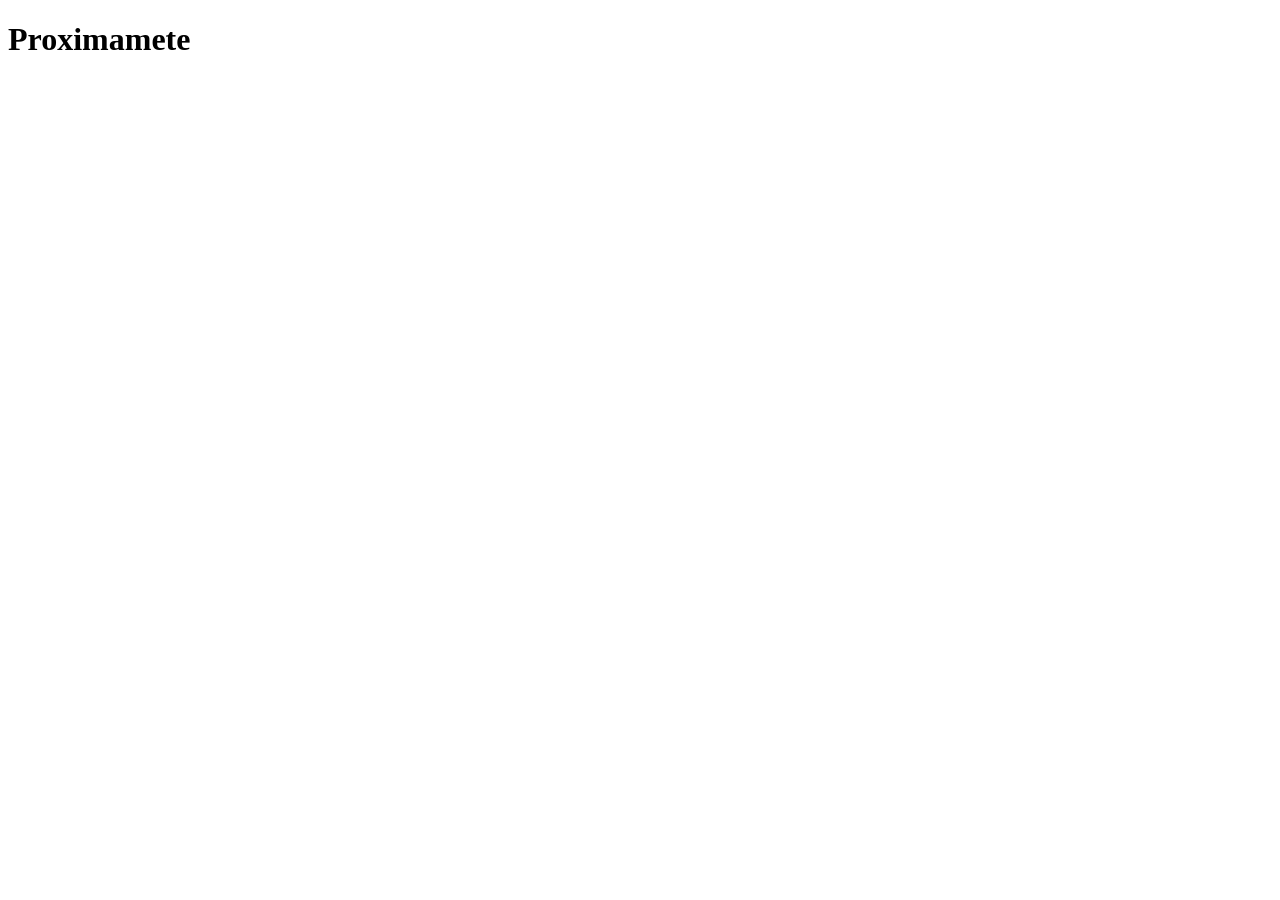
==== index.html @ 4e757f79 "Add files via upload" ====
<!DOCTYPE html>
<html lang="en">
<head>
    <meta charset="UTF-8">
    <meta name="viewport" content="width=device-width, initial-scale=1.0">
    <title>Document</title>
</head>
<body>
    <h1>Proximamete</h1>
</body>
</html>
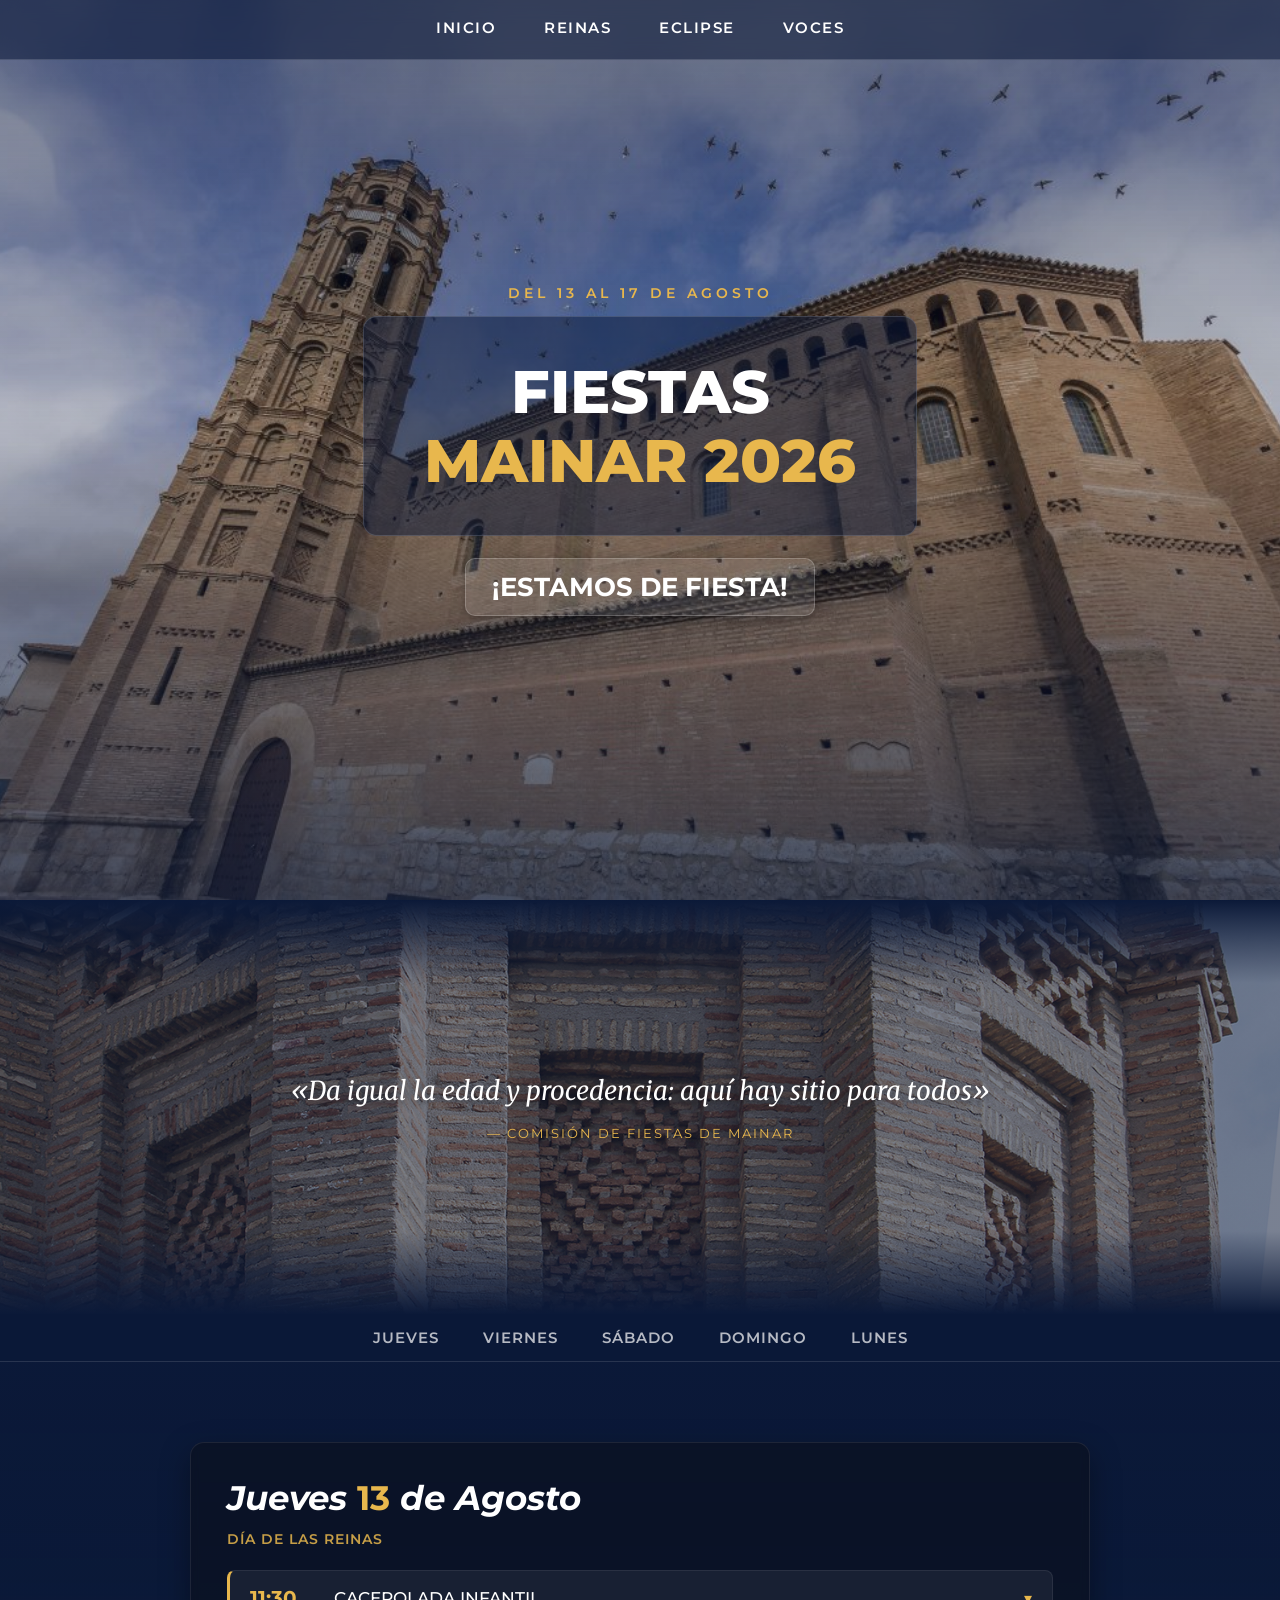
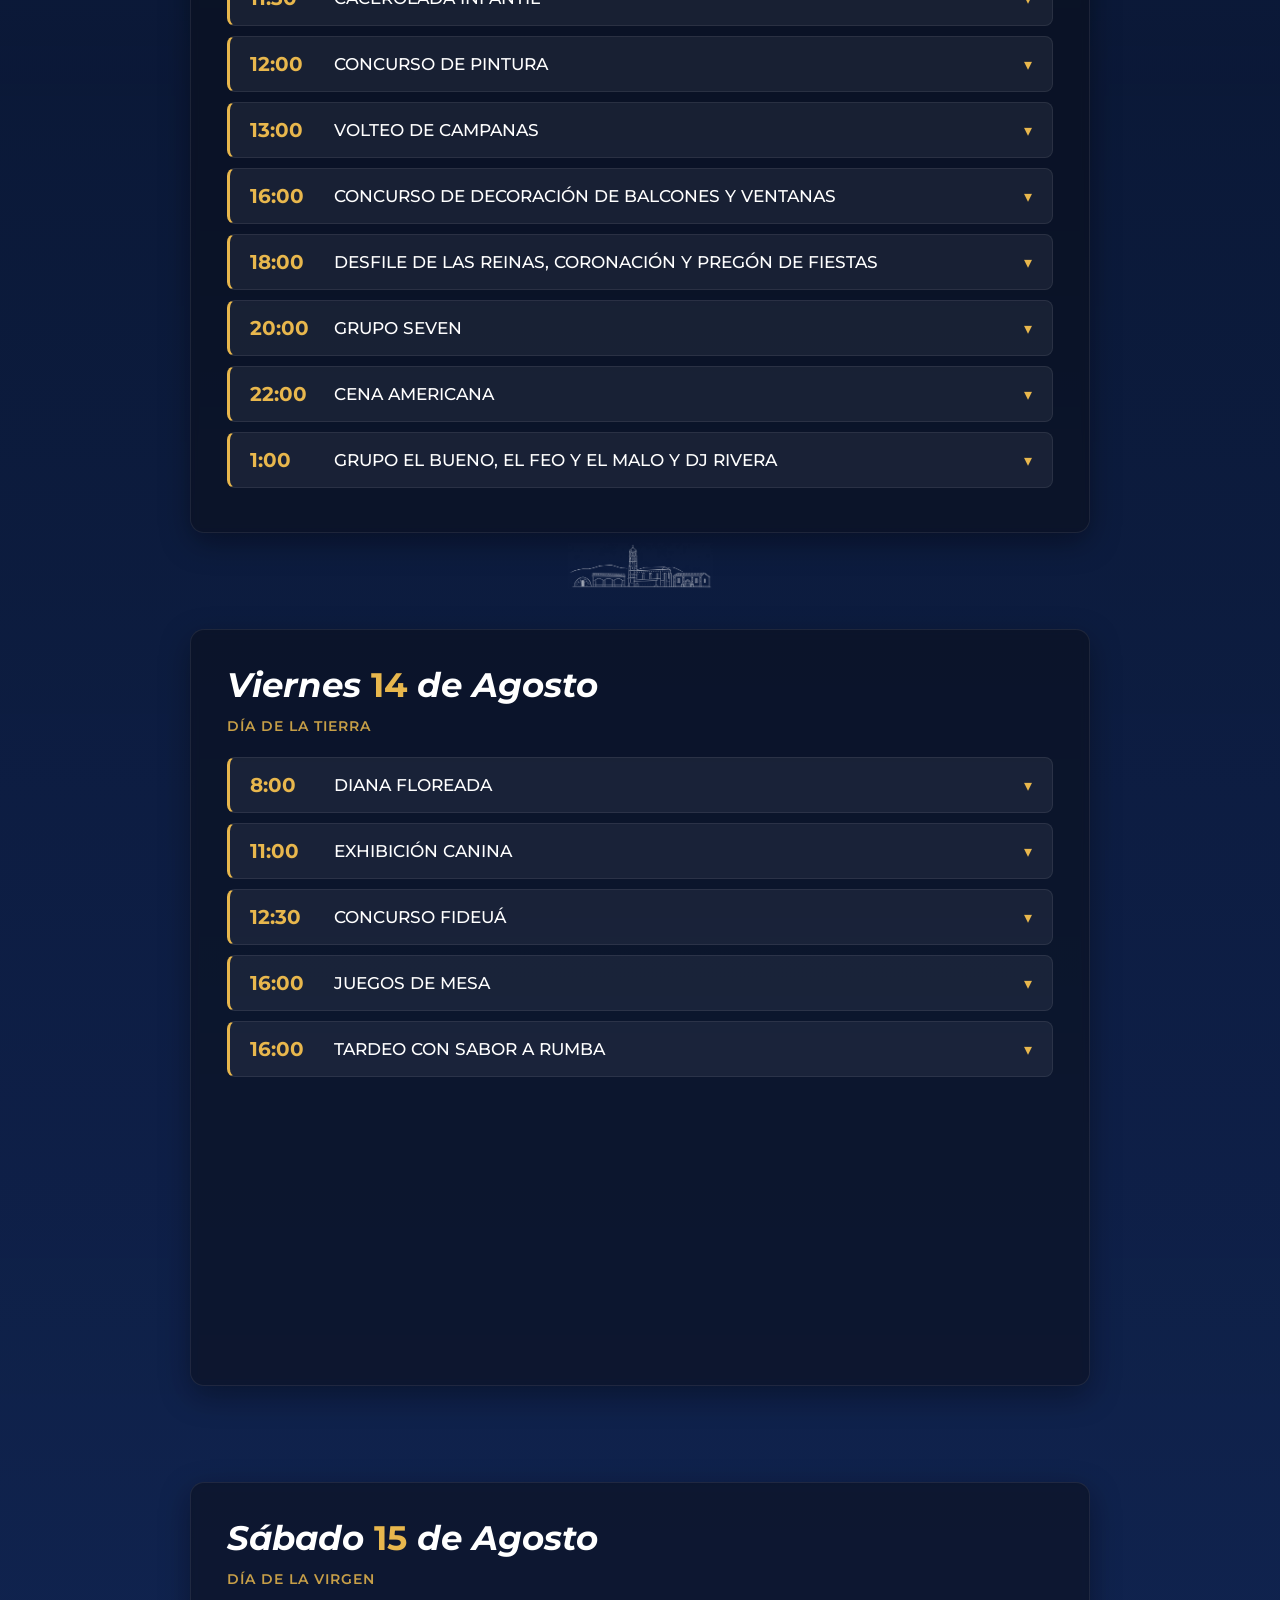
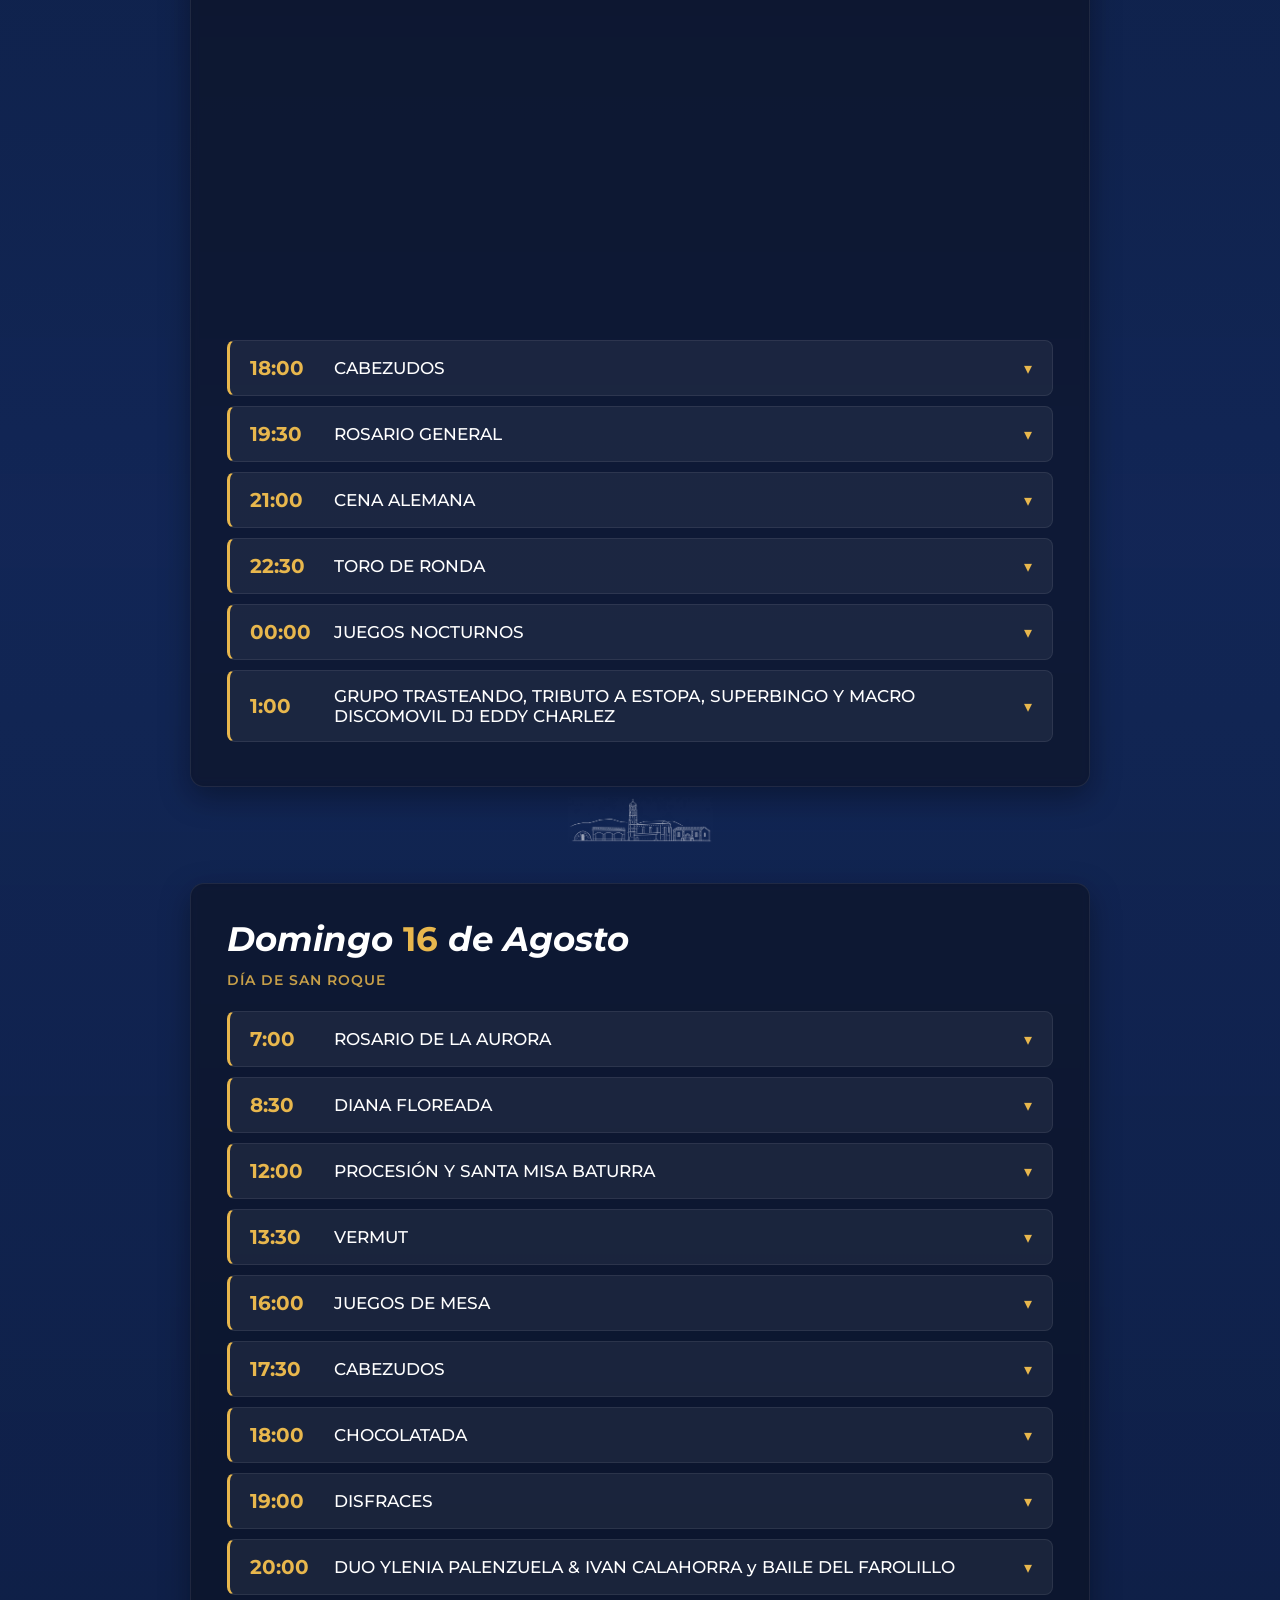
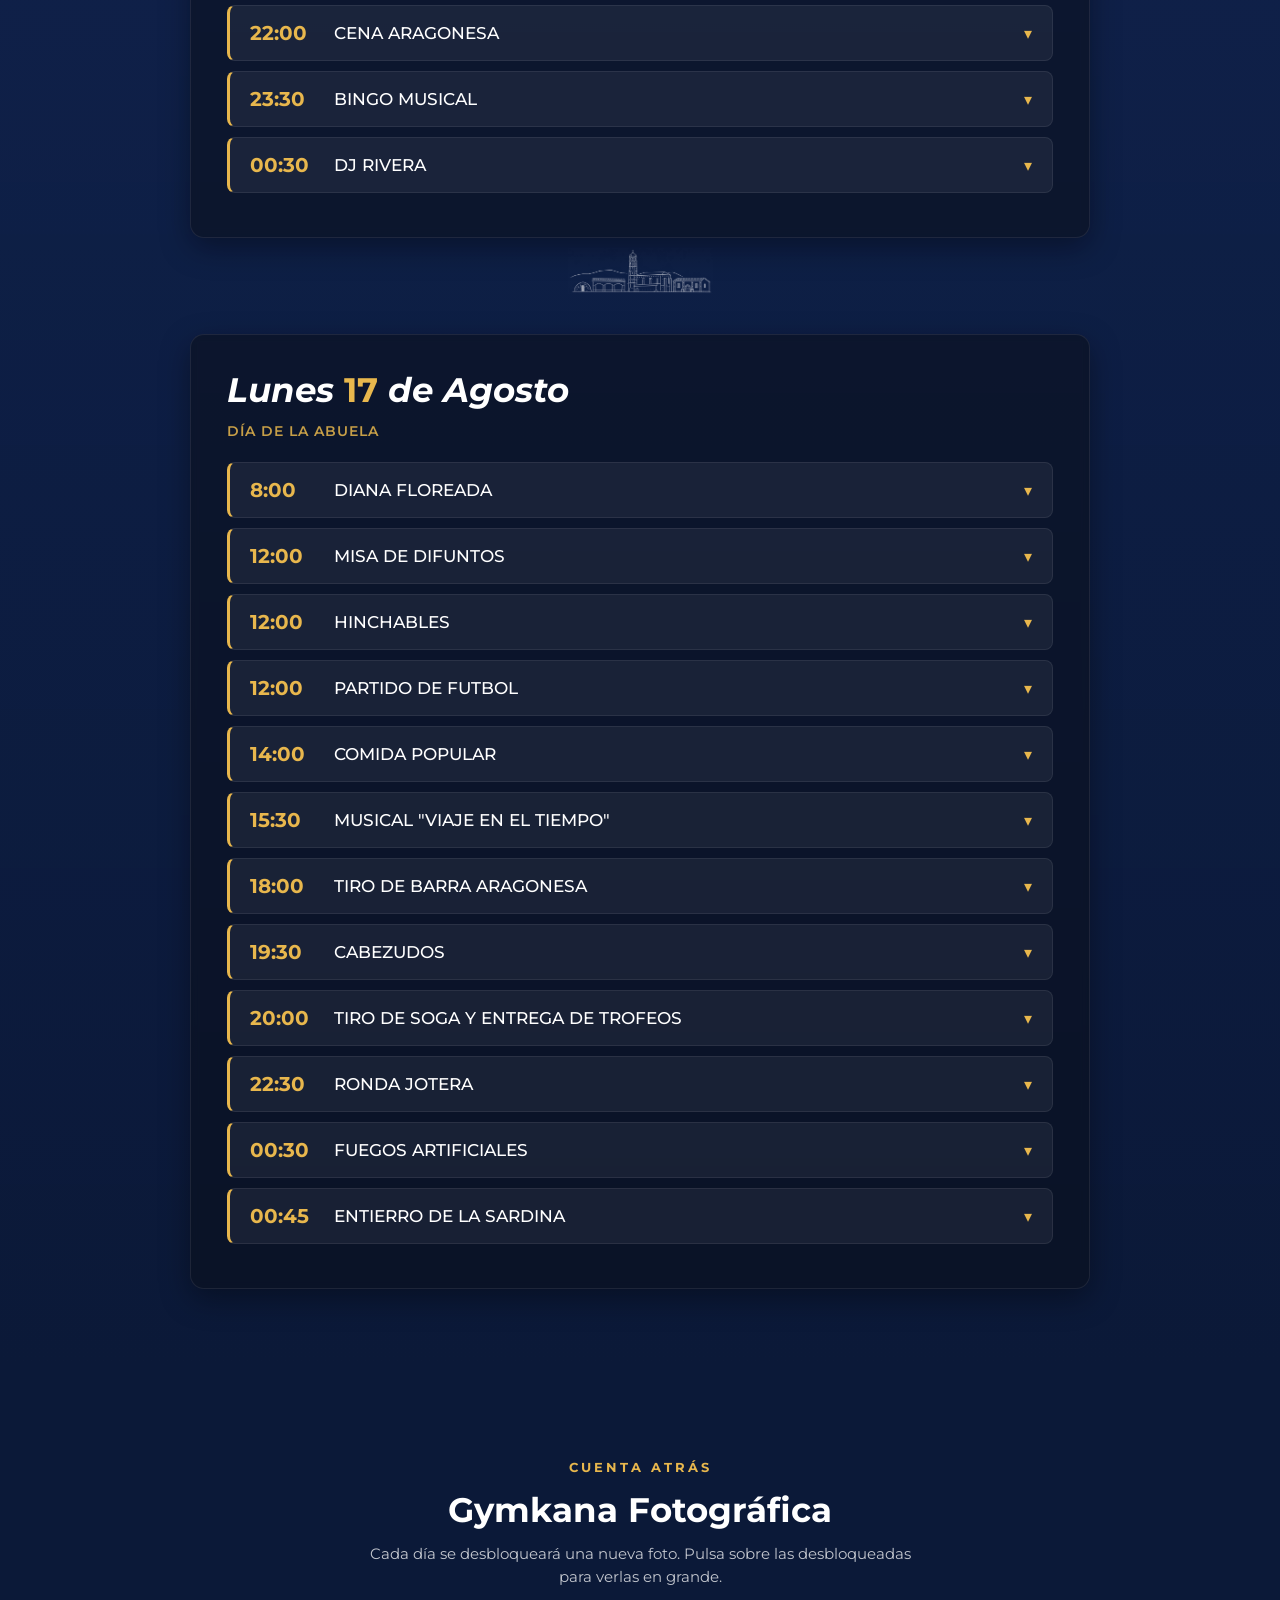
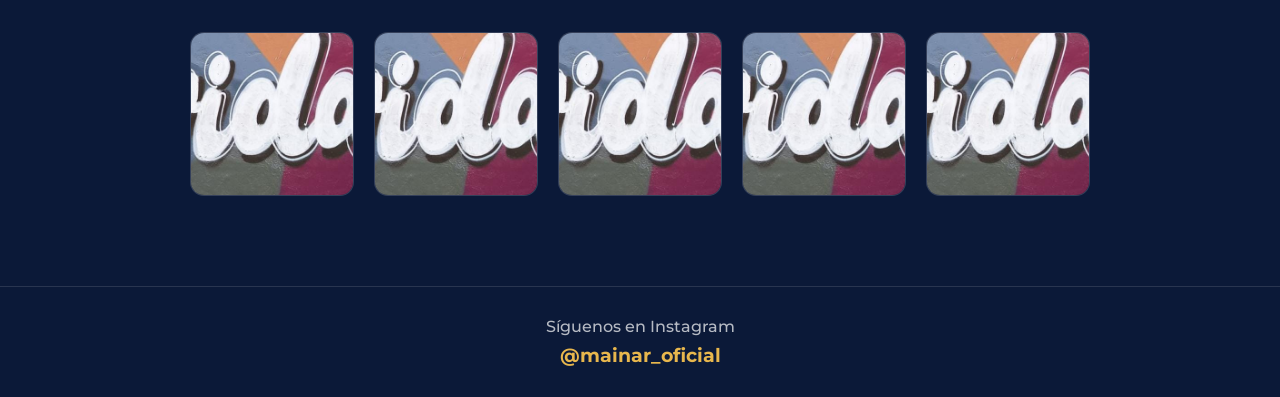
==== commit 87293349: "Add files via upload" ====
--- a/index.html
+++ b/index.html
@@ -1,11 +1,756 @@
-<!DOCTYPE html>
-<html lang="en">
-<head>
-    <meta charset="UTF-8">
-    <meta name="viewport" content="width=device-width, initial-scale=1.0">
-    <title>Document</title>
-</head>
-<body>
-    <h1>Proximamete</h1>
-</body>
-</html>+<!DOCTYPE html>
+<html lang="es">
+<head>
+  <meta charset="UTF-8">
+  <meta name="viewport" content="width=device-width, initial-scale=1.0, viewport-fit=cover">
+  <meta name="description" content="Programa oficial de las Fiestas de Mainar 2026, en honor a la Virgen de la Asunción y San Roque.">
+  <link rel="icon" href="./img/Comision.png">
+  <title>Fiestas Mainar 2026</title>
+  <link rel="stylesheet" href="./css/style.css">
+</head>
+
+<body>
+  <section class="pantalla-inicio">
+    <div class="hero-overlay"></div>
+
+    <nav class="nav-princ" id="navPrincipal">
+      <button class="nav-toggle" aria-label="Abrir menú" aria-expanded="false">
+        <span></span><span></span><span></span>
+      </button>
+      <ul>
+        <li class="nav-item-dropdown">
+          <a href="index.html" class="nav-link-principal">INICIO</a>
+          <button type="button" class="nav-dropdown-toggle" aria-expanded="false" aria-label="Ver subapartados de Inicio"><span class="flecha">+</span></button>
+          <ul class="nav-submenu">
+            <li><a href="#programa">Programa</a></li>
+            <li><a href="#gymkana-fotografica">Gymkana Fotográfica</a></li>
+          </ul>
+        </li>
+        <li><a href="reinas.html">REINAS</a></li>
+        <li><a href="eclipse.html">ECLIPSE</a></li>
+        <li class="nav-item-dropdown">
+          <button type="button" class="nav-link-principal nav-link-solo-despliega">VOCES</button>
+          <button type="button" class="nav-dropdown-toggle" aria-expanded="false" aria-label="Ver subapartados de Voces"><span class="flecha">+</span></button>
+          <ul class="nav-submenu">
+            <li><a href="voces.html">Saludos</a></li>
+            <li><a href="pregonero.html">Pregonero</a></li>
+          </ul>
+        </li>
+      </ul>
+    </nav>
+
+    <div class="hero-contenido">
+      <p class="hero-eyebrow">Del 13 al 17 de agosto</p>
+      <h1 class="Titulo">
+        <span>FIESTAS</span>
+        <span>MAINAR 2026</span>
+      </h1>
+      <div id="contador" class="contador"></div>
+    </div>
+  </section>
+
+  <section class="ambiente-seccion">
+    <div class="ambiente-overlay"></div>
+    <p class="ambiente-frase fade-in">
+      «Da igual la edad y procedencia: aquí hay sitio para todos»
+      <span>— Comisión de Fiestas de Mainar</span>
+    </p>
+  </section>
+
+  <section id="programa" class="segunda-seccion">
+    <div class="programa-overlay"></div>
+
+    <nav class="menu-dias" id="menuDias">
+      <ul>
+        <li><a href="#jueves" class="dia-link">JUEVES</a></li>
+        <li><a href="#viernes" class="dia-link">VIERNES</a></li>
+        <li><a href="#sabado" class="dia-link">SÁBADO</a></li>
+        <li><a href="#domingo" class="dia-link">DOMINGO</a></li>
+        <li><a href="#lunes" class="dia-link">LUNES</a></li>
+      </ul>
+    </nav>
+
+  <section class="programa">
+
+    <div id="jueves" class="dia">
+      <h2>Jueves <span>13</span> de Agosto</h2>
+      <p class="dia-subtitulo">Día de las Reinas</p>
+
+      <div class="acto">
+        <div class="acto-cabecera">
+          <span class="hora">11:30</span>
+          <span class="texto">CACEROLADA INFANTIL</span>
+          <span class="acto-flecha">▾</span>
+        </div>
+        <div class="acto-detalle">
+          <p class="acto-descripcion">Por las calles del pueblo para despertar estas fiestas.</p>
+          <p class="acto-ubicacion"><strong>Ubicación:</strong> Comenzaremos en la plaza del Ayuntamiento</p>
+        </div>
+      </div>
+
+      <div class="acto">
+        <div class="acto-cabecera">
+          <span class="hora">12:00</span>
+          <span class="texto">CONCURSO DE PINTURA</span>
+          <span class="acto-flecha">▾</span>
+        </div>
+        <div class="acto-detalle">
+          <p class="acto-descripcion">¿Quieres que tu dibujo decore el pabellón durante las fiestas? Ven y ayúdanos a dejarlo bonito. Aquí podéis demostrar el artista que lleváis dentro.</p>
+          <p class="acto-ubicacion"><strong>Ubicación:</strong> Pabellón Municipal</p>
+        </div>
+      </div>
+
+      <div class="acto">
+        <div class="acto-cabecera">
+          <span class="hora">13:00</span>
+          <span class="texto">VOLTEO DE CAMPANAS</span>
+          <span class="acto-flecha">▾</span>
+        </div>
+        <div class="acto-detalle">
+          <p class="acto-descripcion">Que suenen las campanas, se oigan los cohetes y que todo el mundo se entere de que empiezan nuestras fiestas. ¡Vamos a montar estrapalucio!</p>
+          <p class="acto-ubicacion"><strong>Ubicación:</strong> Iglesia Santa Ana</p>
+        </div>
+      </div>
+
+      <div class="acto">
+        <div class="acto-cabecera">
+          <span class="hora">16:00</span>
+          <span class="texto">CONCURSO DE DECORACIÓN DE BALCONES Y VENTANAS</span>
+          <span class="acto-flecha">▾</span>
+        </div>
+        <div class="acto-detalle">
+          <p class="acto-descripcion">Animaros a participar. Durante el recorrido del pregón la comisión tomará nota para la entrega de premios del último día. Aquí pongo una flor, aquí un pañuelo... ¡a currar! Por la mañana café, por la tarde ron, ya estamos en la calle, sal a tu balcón.</p>
+        </div>
+      </div>
+
+      <div class="acto">
+        <div class="acto-cabecera">
+          <span class="hora">18:00</span>
+          <span class="texto">DESFILE DE LAS REINAS, CORONACIÓN Y PREGÓN DE FIESTAS</span>
+          <span class="acto-flecha">▾</span>
+        </div>
+        <div class="acto-detalle">
+          <p class="acto-descripcion">Vamos a acompañar a nuestras hermosas reinas junto a la charanga Estrellas Verdes, en su comienzo del reinado e inicio de las fiestas. Con pastas y moscatel escucharemos el pregón de nuestro querido pregonero. Durante el recorrido se realizará el concurso de sangría, ¿cuál será la mejor? También se explicarán las bases de la gymkana fotográfica.</p>
+        </div>
+      </div>
+
+      <div class="acto">
+        <div class="acto-cabecera">
+          <span class="hora">20:00</span>
+          <span class="texto">GRUPO SEVEN</span>
+          <span class="acto-flecha">▾</span>
+        </div>
+        <div class="acto-detalle">
+          <p class="acto-descripcion">Al ritmo de nuestra charanga, subiremos hasta el recinto de las piscinas. Para ir calentando motores, porque las fiestas no esperan a la noche para empezar.</p>
+          <p class="acto-ubicacion"><strong>Ubicación:</strong> Recinto piscinas</p>
+        </div>
+      </div>
+
+      <div class="acto">
+        <div class="acto-cabecera">
+          <span class="hora">22:00</span>
+          <span class="texto">CENA AMERICANA</span>
+          <span class="acto-flecha">▾</span>
+        </div>
+        <div class="acto-detalle">
+          <p class="acto-descripcion">¿Y si te vienes a cenar? Ven con tu ticket y lo cambiamos por una hamburguesa.</p>
+          <p class="acto-ubicacion"><strong>Ubicación:</strong> Recinto piscinas</p>
+        </div>
+      </div>
+
+      <div class="acto">
+        <div class="acto-cabecera">
+          <span class="hora">1:00</span>
+          <span class="texto">GRUPO EL BUENO, EL FEO Y EL MALO Y DJ RIVERA</span>
+          <span class="acto-flecha">▾</span>
+        </div>
+        <div class="acto-detalle">
+          <p class="acto-descripcion">Hay que bajar la cena… todo el mundo a bailar. Al terminar, cuando parece que la noche ya lo ha dado todo… aparece DJ Rivera para decir "todavía queda" hasta que el cuerpo aguante.</p>
+          <p class="acto-ubicacion"><strong>Ubicación:</strong> Recinto piscinas</p>
+        </div>
+      </div>
+    </div>
+
+    <div class="divisor-skyline" aria-hidden="true"></div>
+
+    <div id="viernes" class="dia">
+      <h2>Viernes <span>14</span> de Agosto</h2>
+      <p class="dia-subtitulo">Día de la tierra</p>
+
+      <div class="acto">
+        <div class="acto-cabecera">
+          <span class="hora">8:00</span>
+          <span class="texto">DIANA FLOREADA</span>
+          <span class="acto-flecha">▾</span>
+        </div>
+        <div class="acto-detalle">
+          <p class="acto-descripcion">Por las calles de nuestro pueblo. Vamos… a charanguear.</p>
+          <p class="acto-ubicacion"><strong>Ubicación:</strong> Salida desde recinto piscinas</p>
+        </div>
+      </div>
+
+      <div class="acto">
+        <div class="acto-cabecera">
+          <span class="hora">11:00</span>
+          <span class="texto">EXHIBICIÓN CANINA</span>
+          <span class="acto-flecha">▾</span>
+        </div>
+        <div class="acto-detalle">
+          <p class="acto-descripcion">Una actividad diferente para aprender de tradiciones que impresionan tanto a pequeños como a mayores.</p>
+          <p class="acto-ubicacion"><strong>Ubicación:</strong> En las Eras</p>
+        </div>
+      </div>
+
+      <div class="acto">
+        <div class="acto-cabecera">
+          <span class="hora">12:30</span>
+          <span class="texto">CONCURSO FIDEUÁ</span>
+          <span class="acto-flecha">▾</span>
+        </div>
+        <div class="acto-detalle">
+          <p class="acto-descripcion">Coged vuestros atuperios y comenzamos a preparar la comida. Tenéis hasta las 14:00 h. Después pasará el jurado para la cata y decidir cuál es la mejor.</p>
+          <p class="acto-ubicacion"><strong>Ubicación:</strong> Plaza del cuartel</p>
+        </div>
+      </div>
+
+      <div class="acto">
+        <div class="acto-cabecera">
+          <span class="hora">16:00</span>
+          <span class="texto">JUEGOS DE MESA</span>
+          <span class="acto-flecha">▾</span>
+        </div>
+        <div class="acto-detalle">
+          <p class="acto-descripcion">Primer asalto, para los niños.</p>
+          <p class="acto-ubicacion"><strong>Ubicación:</strong> Plaza del Albergue</p>
+        </div>
+      </div>
+
+      <div class="acto">
+        <div class="acto-cabecera">
+          <span class="hora">16:00</span>
+          <span class="texto">TARDEO CON SABOR A RUMBA</span>
+          <span class="acto-flecha">▾</span>
+        </div>
+        <div class="acto-detalle">
+          <p class="acto-descripcion">Una tarde para moverse con buen ritmo, dar palmas y dejarse llevar. Ven ambientado con tu clavel para ir a juego con la música y el ambiente.</p>
+          <p class="acto-ubicacion"><strong>Ubicación:</strong> Plaza del cuartel</p>
+        </div>
+      </div>
+
+      <div class="acto">
+        <div class="acto-cabecera">
+          <span class="hora">19:00</span>
+          <span class="texto">ENCIERRO DE VACAS</span>
+          <span class="acto-flecha">▾</span>
+        </div>
+        <div class="acto-detalle">
+          <p class="acto-descripcion">Por las calles de nuestro pueblo. Tradición, emoción y alguna carrera improvisada por los más valientes. A cargo de la ganadería El Monte.</p>
+          <p class="acto-ubicacion"><strong>Ubicación:</strong> Calle Mayor</p>
+        </div>
+      </div>
+
+      <div class="acto">
+        <div class="acto-cabecera">
+          <span class="hora">21:30</span>
+          <span class="texto">CENA</span>
+          <span class="acto-flecha">▾</span>
+        </div>
+        <div class="acto-detalle">
+          <p class="acto-descripcion">Bocadillos variados. Cargamos pilas para continuar con lo que nos echen.</p>
+          <p class="acto-ubicacion"><strong>Ubicación:</strong> Plaza del cuartel</p>
+        </div>
+      </div>
+
+      <div class="acto">
+        <div class="acto-cabecera">
+          <span class="hora">00:00</span>
+          <span class="texto">TORO DE RONDA</span>
+          <span class="acto-flecha">▾</span>
+        </div>
+        <div class="acto-detalle">
+          <p class="acto-descripcion">Cuida no te pille despistado. Uno de esos momentos que siempre trae emoción y alguna anécdota para contar al día siguiente.</p>
+          <p class="acto-ubicacion"><strong>Ubicación:</strong> Calle Mayor</p>
+        </div>
+      </div>
+
+      <div class="acto">
+        <div class="acto-cabecera">
+          <span class="hora">1:30</span>
+          <span class="texto">ORQUESTA AKROS, PRIMER SUPERBINGO y DJ</span>
+          <span class="acto-flecha">▾</span>
+        </div>
+        <div class="acto-detalle">
+          <p class="acto-descripcion">Vamos para arriba a cantar y bailar sin parar. Primer superbingo en el descanso, animaos a comprar, que siempre le toca el premio. Y para los que piensan que dormir es de día, seguimos con DJ toda la noche.</p>
+          <p class="acto-ubicacion"><strong>Ubicación:</strong> Recinto piscinas</p>
+        </div>
+      </div>
+    </div>
+
+    <div class="divisor-skyline" aria-hidden="true"></div>
+
+    <div id="sabado" class="dia">
+      <h2>Sábado <span>15</span> de Agosto</h2>
+      <p class="dia-subtitulo">Día de la Virgen</p>
+
+      <div class="acto">
+        <div class="acto-cabecera">
+          <span class="hora">8:00</span>
+          <span class="texto">DIANA FLOREADA</span>
+          <span class="acto-flecha">▾</span>
+        </div>
+        <div class="acto-detalle">
+          <p class="acto-descripcion">Otra mañana de fiestas y seguimos aguantando. ¡Vamos a por la segunda!</p>
+          <p class="acto-ubicacion"><strong>Ubicación:</strong> Salida desde recinto piscinas</p>
+        </div>
+      </div>
+
+      <div class="acto">
+        <div class="acto-cabecera">
+          <span class="hora">11:00</span>
+          <span class="texto">SANTA MISA EN HONOR A NUESTRA SEÑORA DE LA ASUNCION</span>
+          <span class="acto-flecha">▾</span>
+        </div>
+        <div class="acto-detalle">
+          <p class="acto-descripcion">Porque entre música, cenas y risas, también hay momentos para reunirse y rendirle homenaje a nuestra Señora de la Cama.</p>
+          <p class="acto-ubicacion"><strong>Ubicación:</strong> Iglesia Santa Ana</p>
+        </div>
+      </div>
+
+      <div class="acto">
+        <div class="acto-cabecera">
+          <span class="hora">12:00</span>
+          <span class="texto">PICOTEO</span>
+          <span class="acto-flecha">▾</span>
+        </div>
+        <div class="acto-detalle">
+          <p class="acto-descripcion">Para nuestros mayores, amenizado por la charanga.</p>
+          <p class="acto-ubicacion"><strong>Ubicación:</strong> Pabellón Municipal</p>
+        </div>
+      </div>
+
+      <div class="acto">
+        <div class="acto-cabecera">
+          <span class="hora">12:30</span>
+          <span class="texto">JUEGOS TRADICIONALES Y CABEZUDOS</span>
+          <span class="acto-flecha">▾</span>
+        </div>
+        <div class="acto-detalle">
+          <p class="acto-descripcion">Para los más peques.</p>
+          <p class="acto-ubicacion"><strong>Ubicación:</strong> Pabellón Municipal</p>
+        </div>
+      </div>
+
+      <div class="acto">
+        <div class="acto-cabecera">
+          <span class="hora">16:00</span>
+          <span class="texto">JUEGOS DE MESA</span>
+          <span class="acto-flecha">▾</span>
+        </div>
+        <div class="acto-detalle">
+          <p class="acto-descripcion">Para los adultos. Hoy priorizamos el rabino, recordando que hay un tiempo de cortesía de 15 min: si no, seréis eliminados. Juegos de los de siempre donde no son válidos los enfados, pero sí las estrategias y los piques sanos.</p>
+          <p class="acto-ubicacion"><strong>Ubicación:</strong> Pabellón Municipal</p>
+        </div>
+      </div>
+
+      <div class="acto">
+        <div class="acto-cabecera">
+          <span class="hora">18:00</span>
+          <span class="texto">CABEZUDOS</span>
+          <span class="acto-flecha">▾</span>
+        </div>
+        <div class="acto-detalle">
+          <p class="acto-descripcion">Para los más peques y los no tan peques.</p>
+          <p class="acto-ubicacion"><strong>Ubicación:</strong> Salida desde el Ayuntamiento</p>
+        </div>
+      </div>
+
+      <div class="acto">
+        <div class="acto-cabecera">
+          <span class="hora">19:30</span>
+          <span class="texto">ROSARIO GENERAL</span>
+          <span class="acto-flecha">▾</span>
+        </div>
+        <div class="acto-detalle">
+          <p class="acto-descripcion">Por las calles de nuestro pueblo, un momento de acompañamiento a nuestra Señora de la Cama, honremos a nuestra virgen. Recordad retirar los coches de la calle principal.</p>
+          <p class="acto-ubicacion"><strong>Ubicación:</strong> Iglesia Santa Ana</p>
+        </div>
+      </div>
+
+      <div class="acto">
+        <div class="acto-cabecera">
+          <span class="hora">21:00</span>
+          <span class="texto">CENA ALEMANA</span>
+          <span class="acto-flecha">▾</span>
+        </div>
+        <div class="acto-detalle">
+          <p class="acto-descripcion">Si algo reúne a la gente es la cena, ven a ver cómo se prepara una y degústala en un maravilloso bocadillo.</p>
+          <p class="acto-ubicacion"><strong>Ubicación:</strong> Plaza del Cuartel</p>
+        </div>
+      </div>
+
+      <div class="acto">
+        <div class="acto-cabecera">
+          <span class="hora">22:30</span>
+          <span class="texto">TORO DE RONDA</span>
+          <span class="acto-flecha">▾</span>
+        </div>
+        <div class="acto-detalle">
+          <p class="acto-descripcion">Último toro de ronda, seguimos con la ganadería El Monte. Venga valientes, venid y que nadie os lo cuente.</p>
+          <p class="acto-ubicacion"><strong>Ubicación:</strong> Calle Mayor</p>
+        </div>
+      </div>
+
+      <div class="acto">
+        <div class="acto-cabecera">
+          <span class="hora">00:00</span>
+          <span class="texto">JUEGOS NOCTURNOS</span>
+          <span class="acto-flecha">▾</span>
+        </div>
+        <div class="acto-detalle">
+          <p class="acto-descripcion">¿Qué serán?</p>
+          <p class="acto-ubicacion"><strong>Ubicación:</strong> Comienzan en el pabellón municipal</p>
+        </div>
+      </div>
+
+      <div class="acto">
+        <div class="acto-cabecera">
+          <span class="hora">1:00</span>
+          <span class="texto">GRUPO TRASTEANDO, TRIBUTO A ESTOPA, SUPERBINGO Y MACRO DISCOMOVIL DJ EDDY CHARLEZ</span>
+          <span class="acto-flecha">▾</span>
+        </div>
+        <div class="acto-detalle">
+          <p class="acto-descripcion">Tributo a Estopa, venga que alguna te la sabes seguro. Último superbingo: todos atentos al cartón, esta vez es la definitiva. Macro discomóvil con DJ Eddy Charlez: cuando te ibas, justo suena tu canción y decides quedarte toda la noche.</p>
+          <p class="acto-ubicacion"><strong>Ubicación:</strong> Recinto Piscinas</p>
+        </div>
+      </div>
+    </div>
+
+    <div class="divisor-skyline" aria-hidden="true"></div>
+
+    <div id="domingo" class="dia">
+      <h2>Domingo <span>16</span> de Agosto</h2>
+      <p class="dia-subtitulo">Día de San Roque</p>
+
+      <div class="acto">
+        <div class="acto-cabecera">
+          <span class="hora">7:00</span>
+          <span class="texto">ROSARIO DE LA AURORA</span>
+          <span class="acto-flecha">▾</span>
+        </div>
+        <div class="acto-detalle">
+          <p class="acto-descripcion">Tradición en estado puro.</p>
+          <p class="acto-ubicacion"><strong>Ubicación:</strong> Iglesia Santa Ana</p>
+        </div>
+      </div>
+
+      <div class="acto">
+        <div class="acto-cabecera">
+          <span class="hora">8:30</span>
+          <span class="texto">DIANA FLOREADA</span>
+          <span class="acto-flecha">▾</span>
+        </div>
+        <div class="acto-detalle">
+          <p class="acto-descripcion">El pueblo sigue oliendo a fiestas, ¡vamos a por la tercera de estas fiestas!</p>
+          <p class="acto-ubicacion"><strong>Ubicación:</strong> Salida desde recinto piscinas</p>
+        </div>
+      </div>
+
+      <div class="acto">
+        <div class="acto-cabecera">
+          <span class="hora">12:00</span>
+          <span class="texto">PROCESIÓN Y SANTA MISA BATURRA</span>
+          <span class="acto-flecha">▾</span>
+        </div>
+        <div class="acto-detalle">
+          <p class="acto-descripcion">Emoción y tradición en nuestro pueblo.</p>
+          <p class="acto-ubicacion"><strong>Ubicación:</strong> Iglesia Santa Ana</p>
+        </div>
+      </div>
+
+      <div class="acto">
+        <div class="acto-cabecera">
+          <span class="hora">13:30</span>
+          <span class="texto">VERMUT</span>
+          <span class="acto-flecha">▾</span>
+        </div>
+        <div class="acto-detalle">
+          <p class="acto-descripcion">Ofrecido por el Excmo. Ayuntamiento, ese plan que empieza con un "solo un rato" y acaba alargándose.</p>
+          <p class="acto-ubicacion"><strong>Ubicación:</strong> Pabellón Municipal</p>
+        </div>
+      </div>
+
+      <div class="acto">
+        <div class="acto-cabecera">
+          <span class="hora">16:00</span>
+          <span class="texto">JUEGOS DE MESA</span>
+          <span class="acto-flecha">▾</span>
+        </div>
+        <div class="acto-detalle">
+          <p class="acto-descripcion">Hoy vamos con el guiñote combinado con sudoku, mantén tu mente alerta.</p>
+          <p class="acto-ubicacion"><strong>Ubicación:</strong> Pabellón Municipal</p>
+        </div>
+      </div>
+
+      <div class="acto">
+        <div class="acto-cabecera">
+          <span class="hora">17:30</span>
+          <span class="texto">CABEZUDOS</span>
+          <span class="acto-flecha">▾</span>
+        </div>
+        <div class="acto-detalle">
+          <p class="acto-descripcion">Vamos a cansar a esos peques, calle arriba, calle abajo.</p>
+          <p class="acto-ubicacion"><strong>Ubicación:</strong> Salida desde el Ayuntamiento</p>
+        </div>
+      </div>
+
+      <div class="acto">
+        <div class="acto-cabecera">
+          <span class="hora">18:00</span>
+          <span class="texto">CHOCOLATADA</span>
+          <span class="acto-flecha">▾</span>
+        </div>
+        <div class="acto-detalle">
+          <p class="acto-descripcion">Para todo el mundo, porque gusta igual tengas 8 que 80 años. Y el que no pueda… telechocolate, llámanos y te lo llevamos. Además, disfraces: hora de sacar la creatividad, el humor y algún look que dará que hablar.</p>
+          <p class="acto-ubicacion"><strong>Ubicación:</strong> Pabellón Municipal</p>
+        </div>
+      </div>
+
+      <div class="acto">
+        <div class="acto-cabecera">
+          <span class="hora">19:00</span>
+          <span class="texto">DISFRACES</span>
+          <span class="acto-flecha">▾</span>
+        </div>
+        <div class="acto-detalle">
+          <p class="acto-descripcion">Hora de sacar la creatividad, humor y algún look que dará que hablar.</p>
+          <p class="acto-ubicacion"><strong>Ubicación:</strong> Pabellón Municipal</p>
+        </div>
+      </div>
+
+      <div class="acto">
+        <div class="acto-cabecera">
+          <span class="hora">20:00</span>
+          <span class="texto">DUO YLENIA PALENZUELA & IVAN CALAHORRA y BAILE DEL FAROLILLO</span>
+          <span class="acto-flecha">▾</span>
+        </div>
+        <div class="acto-detalle">
+          <p class="acto-descripcion">Canciones para cantar, aunque no lleguemos a las notas, y para el que no cante, baile del farolillo.</p>
+          <p class="acto-ubicacion"><strong>Ubicación:</strong> Pabellón Muncipal</p>
+        </div>
+      </div>
+
+      <div class="acto">
+        <div class="acto-cabecera">
+          <span class="hora">22:00</span>
+          <span class="texto">CENA ARAGONESA</span>
+          <span class="acto-flecha">▾</span>
+        </div>
+        <div class="acto-detalle">
+          <p class="acto-descripcion">Tradición hasta en el plato, porque unas buenas fiestas siempre saben mejor con el estómago lleno.</p>
+          <p class="acto-ubicacion"><strong>Ubicación:</strong> Pabellón Municipal</p>
+        </div>
+      </div>
+
+      <div class="acto">
+        <div class="acto-cabecera">
+          <span class="hora">23:30</span>
+          <span class="texto">BINGO MUSICAL</span>
+          <span class="acto-flecha">▾</span>
+        </div>
+        <div class="acto-detalle">
+          <p class="acto-descripcion">El bingo de siempre, pero con banda sonora. Aquí vale tanto cantar el tema como bailarlo, pero no olvides tacharlo en tu cartón.</p>
+          <p class="acto-ubicacion"><strong>Ubicación:</strong> Pabellon Muncipal</p>
+        </div>
+      </div>
+
+      <div class="acto">
+        <div class="acto-cabecera">
+          <span class="hora">00:30</span>
+          <span class="texto">DJ RIVERA</span>
+          <span class="acto-flecha">▾</span>
+        </div>
+        <div class="acto-detalle">
+          <p class="acto-descripcion">Lo daremos todo para acabar el domingo.</p>
+          <p class="acto-ubicacion"><strong>Ubicación:</strong> Pabellón Municipal</p>
+        </div>
+      </div>
+    </div>
+
+    <div class="divisor-skyline" aria-hidden="true"></div>
+
+    <div id="lunes" class="dia">
+      <h2>Lunes <span>17</span> de Agosto</h2>
+      <p class="dia-subtitulo">Día de la abuela</p>
+
+      <div class="acto">
+        <div class="acto-cabecera">
+          <span class="hora">8:00</span>
+          <span class="texto">DIANA FLOREADA</span>
+          <span class="acto-flecha">▾</span>
+        </div>
+        <div class="acto-detalle">
+          <p class="acto-descripcion">Cuarta y última, ¿las has completado todas?</p>
+          <p class="acto-ubicacion"><strong>Ubicación:</strong> Salida desde Pabellón Municipal</p>
+        </div>
+      </div>
+
+      <div class="acto">
+        <div class="acto-cabecera">
+          <span class="hora">12:00</span>
+          <span class="texto">MISA DE DIFUNTOS</span>
+          <span class="acto-flecha">▾</span>
+        </div>
+        <div class="acto-detalle">
+          <p class="acto-descripcion">Porque siempre hay personas que permanecen en el recuerdo del pueblo.</p>
+          <p class="acto-ubicacion"><strong>Ubicación:</strong> Iglesia Santa Ana</p>
+        </div>
+      </div>
+
+      <div class="acto">
+        <div class="acto-cabecera">
+          <span class="hora">12:00</span>
+          <span class="texto">HINCHABLES</span>
+          <span class="acto-flecha">▾</span>
+        </div>
+        <div class="acto-detalle">
+          <p class="acto-descripcion">Diversión asegurada para los peques… seguro que dan ganas de subirse también a algún mayor, aunque no quiera reconocerlo.</p>
+          <p class="acto-ubicacion"><strong>Ubicación:</strong> Recinto piscinas</p>
+        </div>
+      </div>
+
+      <div class="acto">
+        <div class="acto-cabecera">
+          <span class="hora">12:00</span>
+          <span class="texto">PARTIDO DE FUTBOL</span>
+          <span class="acto-flecha">▾</span>
+        </div>
+        <div class="acto-detalle">
+          <p class="acto-descripcion">Competitividad, risas y alguna jugada que seguramente se comentará después como si fuera la final de la Champions.</p>
+          <p class="acto-ubicacion"><strong>Ubicación:</strong> Recinto piscinas</p>
+        </div>
+      </div>
+
+      <div class="acto">
+        <div class="acto-cabecera">
+          <span class="hora">14:00</span>
+          <span class="texto">COMIDA POPULAR</span>
+          <span class="acto-flecha">▾</span>
+        </div>
+        <div class="acto-detalle">
+          <p class="acto-descripcion">Arroz zamorano. Mesa larga y buena comida. Día de compartir, donde las frases suelen empezar con un "¿quieres un poco más?". Imprescindible presentar el ticket.</p>
+          <p class="acto-ubicacion"><strong>Ubicación:</strong> Recinto piscinas</p>
+        </div>
+      </div>
+
+      <div class="acto">
+        <div class="acto-cabecera">
+          <span class="hora">15:30</span>
+          <span class="texto">MUSICAL "VIAJE EN EL TIEMPO"</span>
+          <span class="acto-flecha">▾</span>
+        </div>
+        <div class="acto-detalle">
+          <p class="acto-descripcion">Disfrutaremos de un plan diferente, donde dejarse sorprender y dejarse llevar por la historia será todo uno.</p>
+          <p class="acto-ubicacion"><strong>Ubicación:</strong> Recinto piscinas</p>
+        </div>
+      </div>
+
+      <div class="acto">
+        <div class="acto-cabecera">
+          <span class="hora">18:00</span>
+          <span class="texto">TIRO DE BARRA ARAGONESA</span>
+          <span class="acto-flecha">▾</span>
+        </div>
+        <div class="acto-detalle">
+          <p class="acto-descripcion">¿Quién hará el mejor tiro este año?</p>
+          <p class="acto-ubicacion"><strong>Ubicación:</strong> Detras de recinto piscinas</p>
+        </div>
+      </div>
+
+      <div class="acto">
+        <div class="acto-cabecera">
+          <span class="hora">19:30</span>
+          <span class="texto">CABEZUDOS</span>
+          <span class="acto-flecha">▾</span>
+        </div>
+        <div class="acto-detalle">
+          <p class="acto-descripcion">Último pasacalles y cabezudos, peques a correr, que os pilla el lobo.</p>
+          <p class="acto-ubicacion"><strong>Ubicación:</strong> Salida desde el recinto piscinas</p>
+        </div>
+      </div>
+
+      <div class="acto">
+        <div class="acto-cabecera">
+          <span class="hora">20:00</span>
+          <span class="texto">TIRO DE SOGA Y ENTREGA DE TROFEOS</span>
+          <span class="acto-flecha">▾</span>
+        </div>
+        <div class="acto-detalle">
+          <p class="acto-descripcion">Dejando lo mejor para el final, no te lo pierdas, que si has ganado alguno…</p>
+          <p class="acto-ubicacion"><strong>Ubicación:</strong> Pabellón Municipal</p>
+        </div>
+      </div>
+
+      <div class="acto">
+        <div class="acto-cabecera">
+          <span class="hora">22:30</span>
+          <span class="texto">RONDA JOTERA</span>
+          <span class="acto-flecha">▾</span>
+        </div>
+        <div class="acto-detalle">
+          <p class="acto-descripcion">Acompañaremos a la rondalla por las calles de nuestro pueblo, con las voces de todo aquel que se quiera animar a cantar.</p>
+          <p class="acto-ubicacion"><strong>Ubicación:</strong> Salida desde pabellón municipal</p>
+        </div>
+      </div>
+
+      <div class="acto">
+        <div class="acto-cabecera">
+          <span class="hora">00:30</span>
+          <span class="texto">FUEGOS ARTIFICIALES</span>
+          <span class="acto-flecha">▾</span>
+        </div>
+        <div class="acto-detalle">
+          <p class="acto-descripcion">Si el tiempo nos lo permite, como siempre, David nos pondrá el broche final.</p>
+          <p class="acto-ubicacion"><strong>Ubicación:</strong> Plaza  de la Iglesia</p>
+        </div>
+      </div>
+
+      <div class="acto">
+        <div class="acto-cabecera">
+          <span class="hora">00:45</span>
+          <span class="texto">ENTIERRO DE LA SARDINA</span>
+          <span class="acto-flecha">▾</span>
+        </div>
+        <div class="acto-detalle">
+          <p class="acto-descripcion">No llores y baila como si no hubiese un final. Hoy toca disfrutar y mañana recuperar. Recordad que no se puede mojar a los músicos.</p>
+          <p class="acto-ubicacion"><strong>Ubicación:</strong> Salida desde pabellón municipal</p>
+        </div>
+      </div>
+    </div>
+  </section>
+  </section>
+
+  <section id="gymkana-fotografica" class="sorpresa-seccion">
+    <div class="sorpresa-header fade-in">
+      <p class="sorpresa-eyebrow">Cuenta atrás</p>
+      <h2>Gymkana Fotográfica</h2>
+      <p class="sorpresa-sub">Cada día se desbloqueará una nueva foto. Pulsa sobre las desbloqueadas para verlas en grande.</p>
+    </div>
+    <div class="sorpresa-grid" id="sorpresaGrid"></div>
+  </section>
+
+  <div class="lightbox" id="lightbox">
+    <button class="lightbox-cerrar" id="lightboxCerrar" aria-label="Cerrar">&times;</button>
+    <img src="" alt="" id="lightboxImg">
+  </div>
+
+  <footer class="footer-mainar">
+    <p>Síguenos en Instagram</p>
+    <a href="https://www.instagram.com/mainar_activo/" target="_blank" rel="noopener" class="insta-link">
+    @mainar_oficial
+    </a>
+  </footer>
+
+  <script src="./js/nav-menu.js"></script>
+  <script src="./js/script.js"></script>
+</body>
+</html>
--- a/css/style.css
+++ b/css/style.css
@@ -0,0 +1,1109 @@
+@import url('https://fonts.googleapis.com/css2?family=Montserrat:wght@300;400;500;600;700;800;900&family=Merriweather:ital,wght@0,300;0,400;0,700;1,400&display=swap');
+
+:root {
+  --navy: #14295c;
+  --navy-deep: #0b1938;
+  --gold: #e8b74d;
+  --gold-deep: #c98f2b;
+  --terracotta: #a85c33;
+  --cream: #fbeedc;
+  --ink: #1c1a17;
+}
+
+* { box-sizing: border-box; }
+
+html {
+  scroll-behavior: smooth;
+}
+
+body, p, h1, h2, span, div {
+  cursor: default;
+  -webkit-user-select: none;
+  -moz-user-select: none;
+  user-select: none;
+}
+
+a, .dia-link, .insta-link {
+  cursor: pointer;
+}
+
+body {
+  font-family: "Montserrat", sans-serif;
+  color: #ffffff;
+  margin: 0;
+  overflow-x: hidden;
+  background-color: var(--navy-deep);
+  opacity: 0;
+  animation: fadeIn 1.2s ease forwards;
+}
+
+@keyframes fadeIn {
+  from { opacity: 0; }
+  to { opacity: 1; }
+}
+
+nav.nav-princ {
+  width: 100%;
+  background-color: rgba(11, 25, 56, 0.55);
+  backdrop-filter: blur(10px);
+  -webkit-backdrop-filter: blur(10px);
+  padding: 18px 0;
+  text-align: center;
+  border-bottom: 1px solid rgba(255, 255, 255, 0.15);
+  z-index: 1000;
+  position: fixed;
+  top: 0;
+  left: 0;
+  transition: padding .35s ease, background-color .35s ease;
+}
+
+nav.nav-princ.encogido {
+  padding: 10px 0;
+  background-color: rgba(11, 25, 56, 0.85);
+}
+
+nav.nav-princ > ul {
+  list-style: none;
+  margin: 0;
+  padding: 0;
+}
+
+nav.nav-princ li {
+  display: inline-block;
+  margin: 0 22px;
+  position: relative;
+}
+
+nav.nav-princ a,
+
+nav.nav-princ .nav-link-principal {
+  color: #fff;
+  text-decoration: none;
+  font-size: 15px;
+  font-weight: 600;
+  letter-spacing: 1.5px;
+  padding-bottom: 4px;
+  position: relative;
+  display: inline-block;
+  vertical-align: top;
+}
+
+nav.nav-princ a::after,
+nav.nav-princ .nav-link-principal::after {
+  content: "";
+  position: absolute;
+  left: 0;
+  bottom: -4px;
+  width: 0;
+  height: 2px;
+  background: var(--gold);
+  transition: width .3s ease;
+}
+
+nav.nav-princ a:hover::after,
+nav.nav-princ a.activo::after,
+nav.nav-princ .nav-link-principal:hover::after {
+  width: 100%;
+}
+
+nav.nav-princ a:hover,
+nav.nav-princ .nav-link-principal:hover {
+  color: var(--gold);
+}
+
+.nav-toggle {
+  display: none;
+  flex-direction: column;
+  justify-content: center;
+  gap: 5px;
+  width: 34px;
+  height: 26px;
+  background: none;
+  border: none;
+  padding: 0;
+  position: absolute;
+  top: 50%;
+  right: 20px;
+  transform: translateY(-50%);
+  z-index: 1100;
+  cursor: pointer;
+}
+
+.nav-toggle span {
+  display: block;
+  width: 100%;
+  height: 2px;
+  background: #fff;
+  border-radius: 2px;
+  transition: transform .3s ease, opacity .3s ease;
+}
+
+nav.nav-princ.abierto .nav-toggle span:nth-child(1) { transform: translateY(7px) rotate(45deg); }
+nav.nav-princ.abierto .nav-toggle span:nth-child(2) { opacity: 0; }
+nav.nav-princ.abierto .nav-toggle span:nth-child(3) { transform: translateY(-7px) rotate(-45deg); }
+
+/* ===== Desplegables del menú (PROGRAMA / SALUDOS) ===== */
+
+nav.nav-princ li.nav-item-dropdown {
+  position: relative;
+  padding-top: 18px;
+  padding-bottom: 18px;
+  margin-top: -18px;
+  margin-bottom: -18px;
+}
+
+.nav-link-principal {
+  background: none;
+  border: none;
+  margin: 0;
+  padding: 0;
+  cursor: pointer;
+  text-align: left;
+  font: inherit;
+  line-height: inherit;
+  display: inline-block;
+  vertical-align: top;
+}
+
+.nav-link-principal::-moz-focus-inner {
+  border: 0;
+  padding: 0;
+}
+
+.nav-dropdown-toggle {
+  display: none;
+  align-items: center;
+  justify-content: center;
+  background: none;
+  border: none;
+  color: #fff;
+  padding: 0;
+  cursor: pointer;
+}
+
+.nav-dropdown-toggle .flecha {
+  font-size: 20px;
+  line-height: 1;
+  font-weight: 400;
+  transition: transform .3s ease;
+}
+
+.nav-submenu {
+  list-style: none;
+  margin: 0;
+  padding: 0;
+}
+
+@media (hover: hover) and (pointer: fine) {
+  .nav-submenu {
+    position: absolute;
+    top: 100%;
+    left: 50%;
+    margin-top: 0;
+    min-width: 220px;
+    background: rgba(11, 25, 56, 0.55);
+    backdrop-filter: blur(10px);
+    -webkit-backdrop-filter: blur(10px);
+    border: 1px solid rgba(255, 255, 255, 0.15);
+    border-radius: 10px;
+    padding: 8px 0;
+    box-shadow: 0 16px 34px rgba(0,0,0,.35);
+    opacity: 0;
+    pointer-events: none;
+    transform: translate(-50%, 8px);
+    transition: opacity .25s ease .5s, transform .25s ease .5s, pointer-events 0s linear .5s;
+  }
+
+  .nav-item-dropdown:hover .nav-submenu,
+  .nav-item-dropdown:focus-within .nav-submenu {
+    opacity: 1;
+    pointer-events: auto;
+    transform: translate(-50%, 0);
+    transition: opacity .15s ease, transform .15s ease, pointer-events 0s linear;
+  }
+
+  nav.nav-princ .nav-submenu li {
+    display: block;
+    margin: 0;
+  }
+
+  nav.nav-princ .nav-submenu a {
+    display: block;
+    padding: 10px 22px;
+    font-size: 13px;
+    white-space: nowrap;
+  }
+
+  .nav-submenu a::after {
+    display: none;
+  }
+}
+
+.pantalla-inicio {
+  height: 100vh;
+  min-height: 560px;
+  display: flex;
+  justify-content: center;
+  align-items: center;
+  position: relative;
+  background: url('../img/Fondo.jpg') center/cover no-repeat;
+  animation: kenBurns 22s ease-in-out infinite alternate;
+}
+
+@keyframes kenBurns {
+  from { background-size: 100%; }
+  to { background-size: 112%; }
+}
+
+.hero-overlay {
+  position: absolute;
+  inset: 0;
+  background: linear-gradient(180deg, rgba(11,25,56,.55) 0%, rgba(11,25,56,.25) 45%, rgba(11,25,56,.75) 100%);
+  z-index: 1;
+}
+
+.hero-contenido {
+  position: relative;
+  z-index: 2;
+  display: flex;
+  flex-direction: column;
+  align-items: center;
+  text-align: center;
+}
+
+.hero-eyebrow {
+  margin: 0 0 14px;
+  font-size: 14px;
+  font-weight: 600;
+  letter-spacing: 4px;
+  text-transform: uppercase;
+  color: var(--gold);
+  opacity: 0;
+  animation: tituloIn 1s ease forwards;
+  animation-delay: .2s;
+}
+
+.Titulo {
+  display: flex;
+  flex-direction: column;
+  justify-content: center;
+  align-items: center;
+  text-align: center;
+  font-size: 60px;
+  font-weight: 800;
+  line-height: 1.15;
+  background-color: rgba(11, 25, 56, 0.5);
+  border: 1px solid rgba(255,255,255,.15);
+  padding: 40px 60px;
+  border-radius: 14px;
+  width: fit-content;
+  margin: 0 auto;
+  opacity: 0;
+  transform: translateY(-40px);
+  animation: tituloIn 1.2s ease forwards;
+  animation-delay: .4s;
+}
+
+.Titulo span {
+  display: block;
+}
+
+.Titulo span:last-child {
+  color: var(--gold);
+}
+
+@keyframes tituloIn {
+  from { opacity: 0; transform: translateY(-40px); }
+  to { opacity: 1; transform: translateY(0); }
+}
+
+.contador {
+  margin-top: 22px;
+  font-size: 26px;
+  font-weight: 700;
+  color: #fff;
+  padding: 12px 26px;
+  border-radius: 10px;
+  display: inline-flex;
+  gap: 6px;
+  background-color: rgba(255, 255, 255, 0.1);
+  border: 1px solid rgba(255,255,255,.2);
+  box-shadow: 0 2px 12px rgba(0,0,0,0.3);
+  opacity: 0;
+  animation: tituloIn 1.2s ease forwards;
+  animation-delay: .7s;
+  font-variant-numeric: tabular-nums;
+}
+
+.ambiente-seccion {
+  position: relative;
+  min-height: 46vh;
+  background: url('../img/Fondo_2.jpg') center 60%/cover no-repeat;
+  display: flex;
+  align-items: center;
+  justify-content: center;
+  padding: 60px 24px;
+}
+
+.ambiente-overlay {
+  position: absolute;
+  inset: 0;
+  background: linear-gradient(180deg, var(--navy-deep) 0%, rgba(11,25,56,.55) 20%, rgba(11,25,56,.55) 80%, var(--navy-deep) 100%);
+}
+
+.ambiente-frase {
+  position: relative;
+  z-index: 1;
+  max-width: 95vw;
+  text-align: center;
+  font-family: "Merriweather", serif;
+  font-style: italic;
+  font-size: clamp(13px, 2.6vw, 26px);
+  line-height: 1.5;
+  color: #fff;
+  text-shadow: 0 2px 10px rgba(0,0,0,.5);
+  white-space: nowrap;
+}
+
+.ambiente-frase span {
+  display: block;
+  margin-top: 14px;
+  font-family: "Montserrat", sans-serif;
+  font-style: normal;
+  font-size: 13px;
+  letter-spacing: 2px;
+  text-transform: uppercase;
+  color: var(--gold);
+  white-space: normal;
+}
+
+.segunda-seccion {
+  min-height: 100vh;
+  position: relative;
+  background: url('../img/Fondo_Programa_Fiestas.jpeg') center/cover no-repeat fixed;
+  color: #fff;
+  display: flex;
+  flex-direction: column;
+  align-items: center;
+}
+
+.programa-overlay {
+  position: absolute;
+  inset: 0;
+  background: linear-gradient(180deg, var(--navy-deep) 0%, rgba(11,25,56,.88) 8%, rgba(20,41,92,.82) 50%, var(--navy-deep) 100%);
+}
+
+nav.menu-dias {
+  position: sticky;
+  top: var(--nav-height, 64px);
+  transition: top .35s ease;
+  width: 100%;
+  background-color: rgba(11, 25, 56, 0.65);
+  backdrop-filter: blur(10px);
+  -webkit-backdrop-filter: blur(10px);
+  padding: 14px 0;
+  text-align: center;
+  z-index: 900;
+  border-bottom: 1px solid rgba(255,255,255,.12);
+}
+
+nav.menu-dias ul {
+  list-style: none;
+  margin: 0;
+  padding: 0;
+}
+
+nav.menu-dias li {
+  display: inline-block;
+  margin: 0 20px;
+}
+
+nav.menu-dias a {
+  color: rgba(255,255,255,.7);
+  text-decoration: none;
+  font-size: 15px;
+  font-weight: 600;
+  letter-spacing: 1px;
+  transition: color .25s ease;
+}
+
+nav.menu-dias a:hover,
+nav.menu-dias a.activo {
+  color: var(--gold);
+}
+
+.programa {
+  position: relative;
+  z-index: 1;
+  width: 90%;
+  max-width: 900px;
+  margin: 80px auto;
+  color: #fff;
+  font-family: "Montserrat", sans-serif;
+}
+
+.divisor-skyline {
+  width: 100%;
+  max-width: 260px;
+  height: 46px;
+  margin: 10px auto 40px;
+  background-image: url("../img/skyline-blanco.png");
+  background-repeat: no-repeat;
+  background-position: center;
+  background-size: contain;
+  opacity: 0;
+  filter: opacity(.6);
+}
+
+.dia {
+  scroll-margin-top: calc(var(--nav-height, 64px) + 68px);
+  background-color: rgba(11, 15, 26, 0.55);
+  border: 1px solid rgba(255,255,255,.08);
+  backdrop-filter: blur(4px);
+  padding: 34px 36px;
+  border-radius: 14px;
+  box-shadow: 0 10px 30px rgba(0,0,0,0.35);
+}
+
+.dia h2 {
+  font-size: 34px;
+  font-weight: 700;
+  color: #ffffff;
+  font-style: italic;
+  margin: 0 0 25px;
+  text-align: left;
+}
+
+.dia h2 span {
+  color: var(--gold);
+  font-style: normal;
+}
+
+.dia-subtitulo {
+  margin: -14px 0 22px;
+  font-size: 14px;
+  font-weight: 600;
+  letter-spacing: 1px;
+  text-transform: uppercase;
+  color: var(--gold);
+  opacity: .85;
+}
+
+.acto {
+  background-color: rgba(255, 255, 255, 0.06);
+  border: 1px solid rgba(255, 255, 255, 0.08);
+  border-left: 3px solid var(--gold);
+  border-radius: 8px;
+  margin-bottom: 10px;
+  transition: background .3s ease;
+  overflow: hidden;
+}
+
+.acto:hover {
+  background-color: rgba(255, 255, 255, 0.12);
+}
+
+.acto-cabecera {
+  display: flex;
+  align-items: center;
+  justify-content: flex-start;
+  gap: 22px;
+  padding: 15px 20px;
+  cursor: pointer;
+}
+
+.hora {
+  color: var(--gold);
+  font-size: 20px;
+  font-weight: 700;
+  min-width: 62px;
+  flex-shrink: 0;
+}
+
+.texto {
+  font-size: 17px;
+  font-weight: 500;
+  text-align: left;
+  flex: 1;
+}
+
+.acto-flecha {
+  font-size: 16px;
+  color: var(--gold);
+  flex-shrink: 0;
+  transition: transform .3s ease;
+}
+
+.acto.abierto .acto-flecha {
+  transform: rotate(180deg);
+}
+
+.acto-detalle {
+  max-height: 0;
+  overflow: hidden;
+  padding: 0 20px;
+  transition: max-height .35s ease, padding .35s ease;
+}
+
+.acto-detalle p {
+  margin: 0 0 16px;
+  font-size: 14px;
+  line-height: 1.5;
+  color: rgba(255,255,255,.8);
+}
+
+.acto-ubicacion {
+  color: var(--gold) !important;
+  font-size: 13px !important;
+}
+
+.acto-ubicacion strong {
+  color: var(--gold);
+}
+
+.acto.abierto .acto-detalle {
+  max-height: 300px;
+  padding: 0 20px 4px;
+}
+
+.sorpresa-seccion {
+  position: relative;
+  background-color: var(--navy-deep);
+  padding: 90px 24px;
+  text-align: center;
+}
+
+.sorpresa-header h2 {
+  font-size: 34px;
+  font-weight: 700;
+  color: #fff;
+  margin: 0 0 12px;
+}
+
+.sorpresa-eyebrow {
+  font-size: 13px;
+  font-weight: 700;
+  letter-spacing: 3px;
+  text-transform: uppercase;
+  color: var(--gold);
+  margin: 0 0 14px;
+}
+
+.sorpresa-sub {
+  color: rgba(255,255,255,.75);
+  font-size: 15px;
+  max-width: 560px;
+  margin: 0 auto 44px;
+  line-height: 1.5;
+}
+
+.sorpresa-grid {
+  display: grid;
+  grid-template-columns: repeat(auto-fit, minmax(150px, 1fr));
+  gap: 20px;
+  max-width: 900px;
+  margin: 0 auto;
+}
+
+.sorpresa-tarjeta {
+  aspect-ratio: 1;
+  border-radius: 14px;
+  overflow: hidden;
+  display: flex;
+  flex-direction: column;
+  align-items: center;
+  justify-content: center;
+  position: relative;
+  background-color: rgba(255,255,255,.06);
+  border: 1px solid rgba(255,255,255,.12);
+  transition: transform .3s ease, box-shadow .3s ease;
+}
+
+.sorpresa-tarjeta.desbloqueada {
+  cursor: pointer;
+}
+
+.sorpresa-tarjeta.desbloqueada:hover {
+  transform: translateY(-6px);
+  box-shadow: 0 16px 34px rgba(0,0,0,.45);
+}
+
+.sorpresa-tarjeta img {
+  width: 100%;
+  height: 100%;
+  object-fit: cover;
+}
+
+.sorpresa-tarjeta.bloqueada {
+  cursor: default;
+}
+
+.sorpresa-tarjeta.recien-desbloqueada {
+  animation: sorpresaPop 1.2s ease;
+}
+
+@keyframes sorpresaPop {
+  0% { transform: scale(.85); box-shadow: 0 0 0 rgba(232, 183, 77, 0); }
+  40% { transform: scale(1.05); box-shadow: 0 0 30px rgba(232, 183, 77, .6); }
+  100% { transform: scale(1); box-shadow: 0 0 0 rgba(232, 183, 77, 0); }
+}
+
+.sorpresa-candado {
+  font-size: 36px;
+  opacity: .55;
+}
+
+.sorpresa-fecha {
+  margin: 10px 0 0;
+  font-size: 13px;
+  color: rgba(255,255,255,.6);
+  text-transform: capitalize;
+}
+
+.lightbox {
+  position: fixed;
+  inset: 0;
+  background-color: rgba(0,0,0,.9);
+  display: flex;
+  align-items: center;
+  justify-content: center;
+  opacity: 0;
+  visibility: hidden;
+  transition: opacity .3s ease, visibility .3s ease;
+  z-index: 3000;
+}
+
+.lightbox.visible {
+  opacity: 1;
+  visibility: visible;
+}
+
+.lightbox img {
+  max-width: 90vw;
+  max-height: 85vh;
+  border-radius: 10px;
+  box-shadow: 0 20px 60px rgba(0,0,0,.6);
+}
+
+.lightbox-cerrar {
+  position: absolute;
+  top: 24px;
+  right: 30px;
+  background: none;
+  border: none;
+  color: #fff;
+  font-size: 40px;
+  line-height: 1;
+  cursor: pointer;
+}
+
+nav.nav-princ li,
+.dia,
+.acto,
+.footer-mainar,
+.fade-in,
+.divisor-skyline {
+  opacity: 0;
+  transform: translateY(30px);
+}
+
+nav.nav-princ li.visible {
+  animation: menuIn .7s ease forwards;
+}
+
+.dia.visible {
+  animation: diaIn .9s ease forwards;
+}
+
+.acto.visible {
+  animation: actoIn .55s ease forwards;
+}
+
+.footer-mainar.visible {
+  animation: diaIn .9s ease forwards;
+}
+
+.fade-in.visible {
+  animation: diaIn 1s ease forwards;
+}
+
+.divisor-skyline.visible {
+  animation: diaIn 1s ease forwards;
+}
+
+@keyframes diaIn {
+  from { opacity: 0; transform: translateY(30px); }
+  to { opacity: 1; transform: translateY(0); }
+}
+
+@keyframes actoIn {
+  from { opacity: 0; transform: translateX(-16px); }
+  to { opacity: 1; transform: translateX(0); }
+}
+
+@keyframes menuIn {
+  from { opacity: 0; transform: translateY(-10px); }
+  to { opacity: 1; transform: translateY(0); }
+}
+
+.footer-mainar {
+  position: relative;
+  z-index: 1;
+  width: 100%;
+  background-color: var(--navy-deep);
+  padding: 30px 0;
+  text-align: center;
+  color: #fff;
+  font-size: 16px;
+  font-weight: 600;
+  border-top: 1px solid rgba(255, 255, 255, 0.12);
+}
+
+.footer-mainar p {
+  margin: 0 0 8px;
+  opacity: .7;
+  font-weight: 500;
+}
+
+.footer-mainar .insta-link {
+  display: inline-block;
+  color: var(--gold);
+  font-size: 19px;
+  font-weight: 700;
+  text-decoration: none;
+  transition: color .3s ease;
+}
+
+.footer-mainar .insta-link:hover {
+  color: #ffd97e;
+}
+
+@media (prefers-reduced-motion: reduce) {
+  *, *::before, *::after {
+    animation-duration: 0.01ms !important;
+    animation-iteration-count: 1 !important;
+    transition-duration: 0.01ms !important;
+  }
+  .pantalla-inicio { animation: none; }
+}
+
+* { -webkit-tap-highlight-color: transparent; }
+
+a, button, .nav-toggle, .dia-link, .acto-cabecera, .sorpresa-tarjeta, .lightbox-cerrar {
+  touch-action: manipulation;
+}
+
+body.menu-abierto {
+  overflow: hidden;
+}
+
+nav.nav-princ::after {
+  content: "";
+  position: fixed;
+  inset: 0;
+  background: rgba(6, 13, 30, 0.6);
+  opacity: 0;
+  pointer-events: none;
+  transition: opacity .35s ease;
+  z-index: 1040;
+}
+
+nav.nav-princ.abierto::after {
+  opacity: 1;
+  pointer-events: auto;
+}
+
+@media (max-width: 780px) {
+  nav.nav-princ {
+    padding: 14px 0;
+    padding-top: max(14px, env(safe-area-inset-top));
+  }
+
+  nav.nav-princ > ul {
+    display: flex;
+    flex-direction: column;
+    position: fixed;
+    top: 0;
+    right: 0;
+    height: 100vh;
+    height: 100dvh;
+    width: min(78vw, 320px);
+    margin: 0;
+    padding: max(90px, calc(env(safe-area-inset-top) + 70px)) 30px 30px;
+    background-color: rgba(9, 20, 46, 0.98);
+    backdrop-filter: blur(16px);
+    -webkit-backdrop-filter: blur(16px);
+    box-shadow: -12px 0 40px rgba(0,0,0,.5);
+    border-radius: 0;
+    min-width: 0;
+    transform: translateX(100%);
+    transition: transform .4s cubic-bezier(.25,.8,.3,1);
+    z-index: 1050;
+    overflow-y: auto;
+  }
+
+  nav.nav-princ.abierto > ul {
+    transform: translateX(0);
+  }
+
+  nav.nav-princ li {
+    display: block;
+    margin: 0;
+    text-align: left;
+    padding: 0;
+    border-bottom: 1px solid rgba(255,255,255,.08);
+  }
+
+  nav.nav-princ li:last-child {
+    border-bottom: none;
+  }
+
+  nav.nav-princ a,
+
+  nav.nav-princ .nav-link-principal {
+    display: block;
+    padding: 16px 4px;
+    font-size: 16px;
+    letter-spacing: 1px;
+  }
+
+  nav.nav-princ a::after {
+    display: none;
+  }
+
+  .nav-dropdown-toggle::after {
+    display: none;
+  }
+
+  nav.nav-princ li.nav-item-dropdown {
+    display: flex;
+    flex-wrap: wrap;
+    align-items: center;
+    justify-content: space-between;
+  }
+
+  .nav-link-principal {
+    flex: 1 1 auto;
+  }
+
+  .nav-dropdown-toggle {
+    display: flex;
+    flex: 0 0 auto;
+    width: 44px;
+    height: 44px;
+  }
+
+  .nav-item-dropdown.submenu-abierto .nav-dropdown-toggle .flecha {
+    transform: rotate(45deg);
+  }
+
+  .nav-submenu {
+    flex-basis: 100%;
+    max-height: 0;
+    overflow: hidden;
+    transition: max-height .35s ease;
+  }
+
+  .nav-item-dropdown.submenu-abierto .nav-submenu {
+    max-height: 220px;
+  }
+
+  nav.nav-princ .nav-submenu li {
+    border-bottom: none;
+  }
+
+  nav.nav-princ .nav-submenu a {
+    padding: 10px 4px 10px 18px;
+    font-size: 14px;
+    opacity: .85;
+  }
+
+  .nav-toggle {
+    display: flex;
+    z-index: 1060;
+  }
+
+  nav.nav-princ.abierto .nav-toggle {
+    position: fixed;
+    right: max(20px, env(safe-area-inset-right));
+    top: max(16px, calc(env(safe-area-inset-top) + 8px));
+    transform: none;
+  }
+
+  .pantalla-inicio {
+    padding: 0 16px;
+    background-size: cover;
+    animation: none;
+  }
+
+  .Titulo {
+    font-size: 32px;
+    padding: 24px 26px;
+    width: auto;
+  }
+
+  .hero-eyebrow {
+    font-size: 12px;
+    letter-spacing: 3px;
+  }
+
+  .contador {
+    font-size: 17px;
+    padding: 10px 18px;
+    gap: 3px;
+  }
+
+  .ambiente-seccion {
+    padding: 44px 20px;
+    min-height: auto;
+  }
+
+  .ambiente-frase {
+    white-space: normal;
+    font-size: 16px;
+  }
+
+  nav.menu-dias {
+    display: block;
+    overflow-x: auto;
+    -webkit-overflow-scrolling: touch;
+    scrollbar-width: none;
+    padding: 12px 0;
+    text-align: left;
+  }
+
+  nav.menu-dias::-webkit-scrollbar {
+    display: none;
+  }
+
+  nav.menu-dias ul {
+    display: inline-flex;
+    gap: 10px;
+    padding: 0 16px;
+    white-space: nowrap;
+  }
+
+  nav.menu-dias li {
+    margin: 0;
+    flex: 0 0 auto;
+  }
+
+  nav.menu-dias a {
+    display: inline-block;
+    padding: 9px 18px;
+    border-radius: 999px;
+    background-color: rgba(255,255,255,.08);
+    border: 1px solid rgba(255,255,255,.15);
+    font-size: 13px;
+  }
+
+  nav.menu-dias a:hover,
+  nav.menu-dias a.activo {
+    background-color: var(--gold);
+    border-color: var(--gold);
+    color: var(--navy-deep);
+  }
+
+  .programa {
+    width: 92%;
+    margin: 50px auto;
+  }
+
+  .dia {
+    scroll-margin-top: calc(var(--nav-height, 56px) + 60px);
+    padding: 22px 18px;
+  }
+
+  .dia h2 {
+    font-size: 24px;
+    margin-bottom: 6px;
+  }
+
+  .dia-subtitulo {
+    margin-top: 0;
+    margin-bottom: 18px;
+  }
+
+  .acto-cabecera {
+    flex-wrap: nowrap;
+    align-items: flex-start;
+    gap: 12px;
+    padding: 14px 16px;
+  }
+
+  .hora {
+    font-size: 16px;
+    min-width: 50px;
+  }
+
+  .texto {
+    font-size: 15px;
+    line-height: 1.35;
+  }
+
+  .acto-flecha {
+    margin-top: 2px;
+  }
+
+  .acto-detalle {
+    padding: 0 16px;
+  }
+
+  .acto.abierto .acto-detalle {
+    padding: 0 16px 4px;
+  }
+
+  .segunda-seccion {
+    background-attachment: scroll;
+  }
+
+  .sorpresa-seccion {
+    padding: 56px 18px;
+  }
+
+  .sorpresa-header h2 {
+    font-size: 26px;
+  }
+
+  .sorpresa-sub {
+    font-size: 14px;
+    margin-bottom: 26px;
+  }
+
+  .sorpresa-grid {
+    grid-template-columns: repeat(2, 1fr);
+    gap: 14px;
+    max-width: 420px;
+  }
+
+  .lightbox img {
+    max-width: 94vw;
+    max-height: 80vh;
+  }
+
+  .lightbox-cerrar {
+    top: max(18px, env(safe-area-inset-top));
+    right: 20px;
+    font-size: 34px;
+  }
+
+  .footer-mainar {
+    padding: 26px 20px;
+    padding-bottom: max(26px, env(safe-area-inset-bottom));
+  }
+}
+
+@media (max-width: 380px) {
+  .Titulo { font-size: 26px; padding: 20px 18px; }
+  .contador { font-size: 15px; padding: 9px 14px; }
+  .dia h2 { font-size: 21px; }
+  .texto { font-size: 14px; }
+  .sorpresa-grid { grid-template-columns: repeat(2, 1fr); gap: 10px; }
+}
+
+@media (max-width: 780px) and (min-width: 381px) {
+  nav.nav-princ > ul {
+    width: min(78vw, 320px);
+  }
+}
+
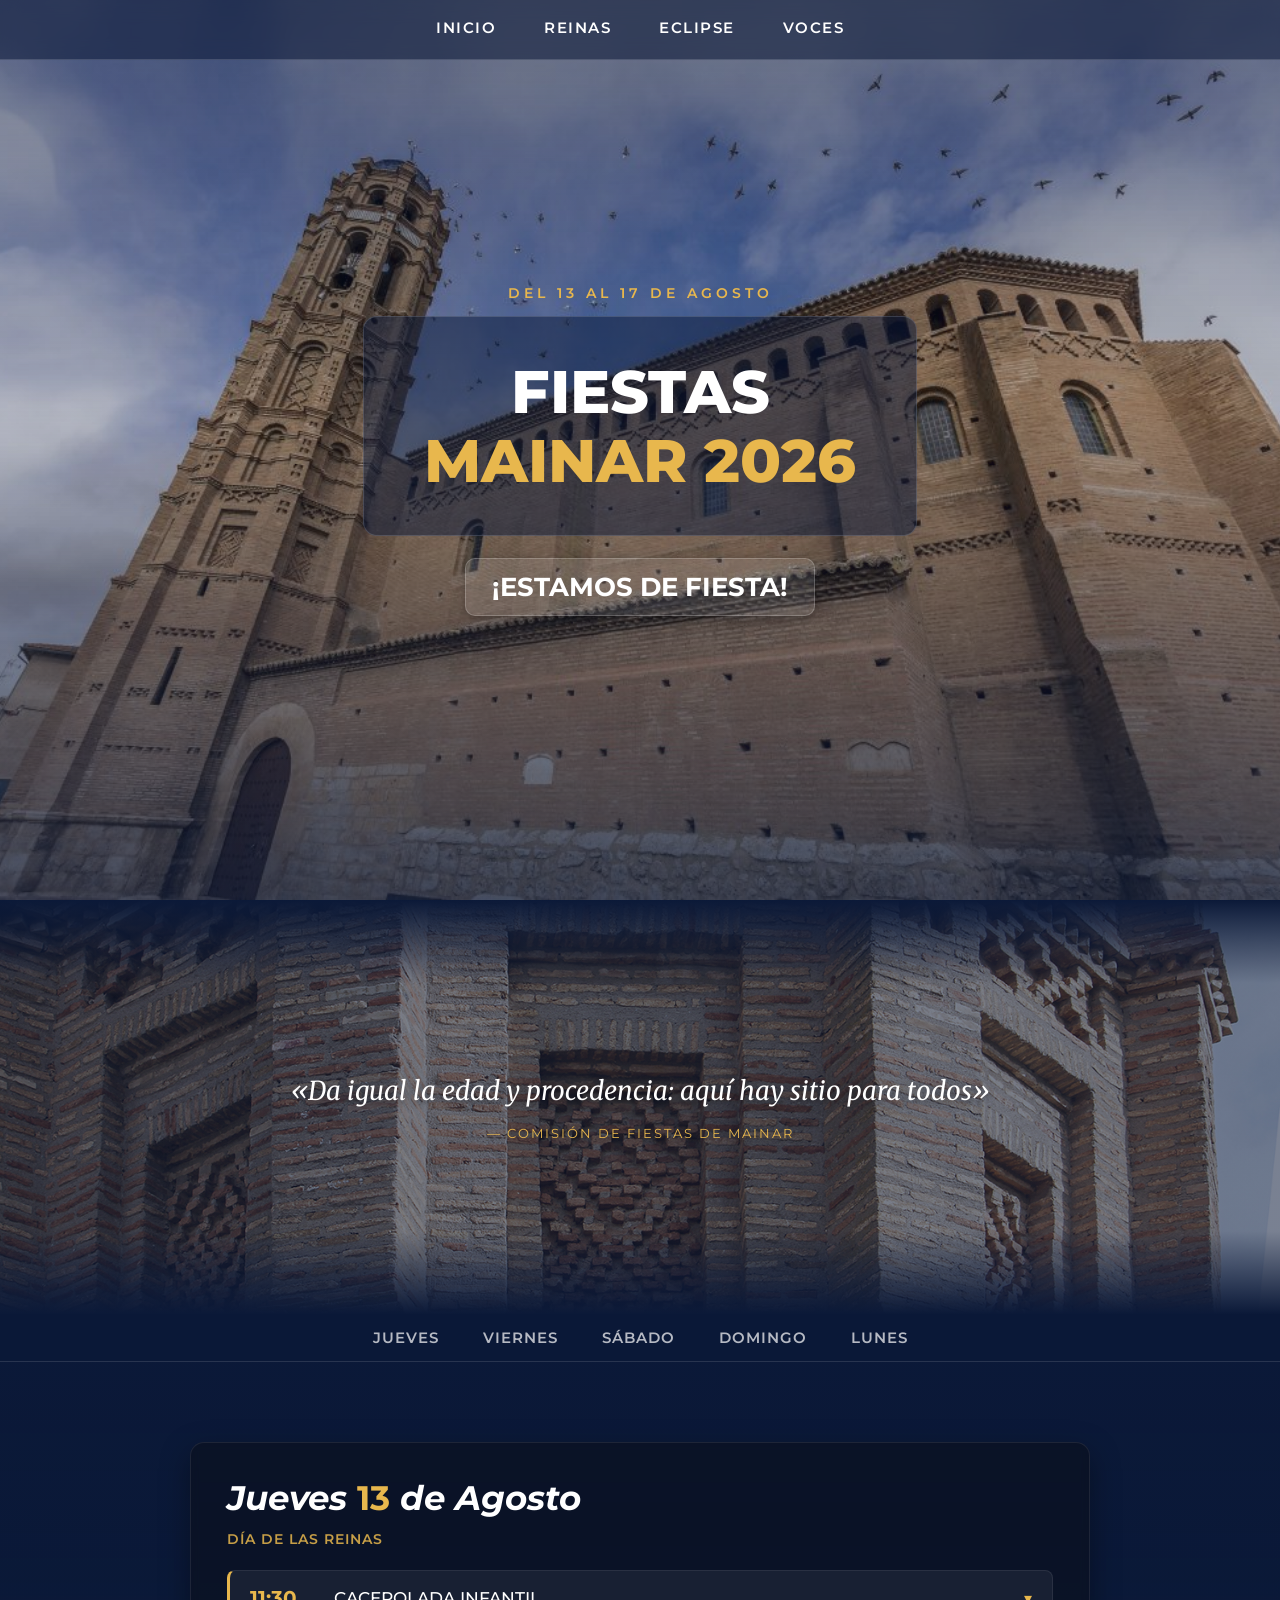
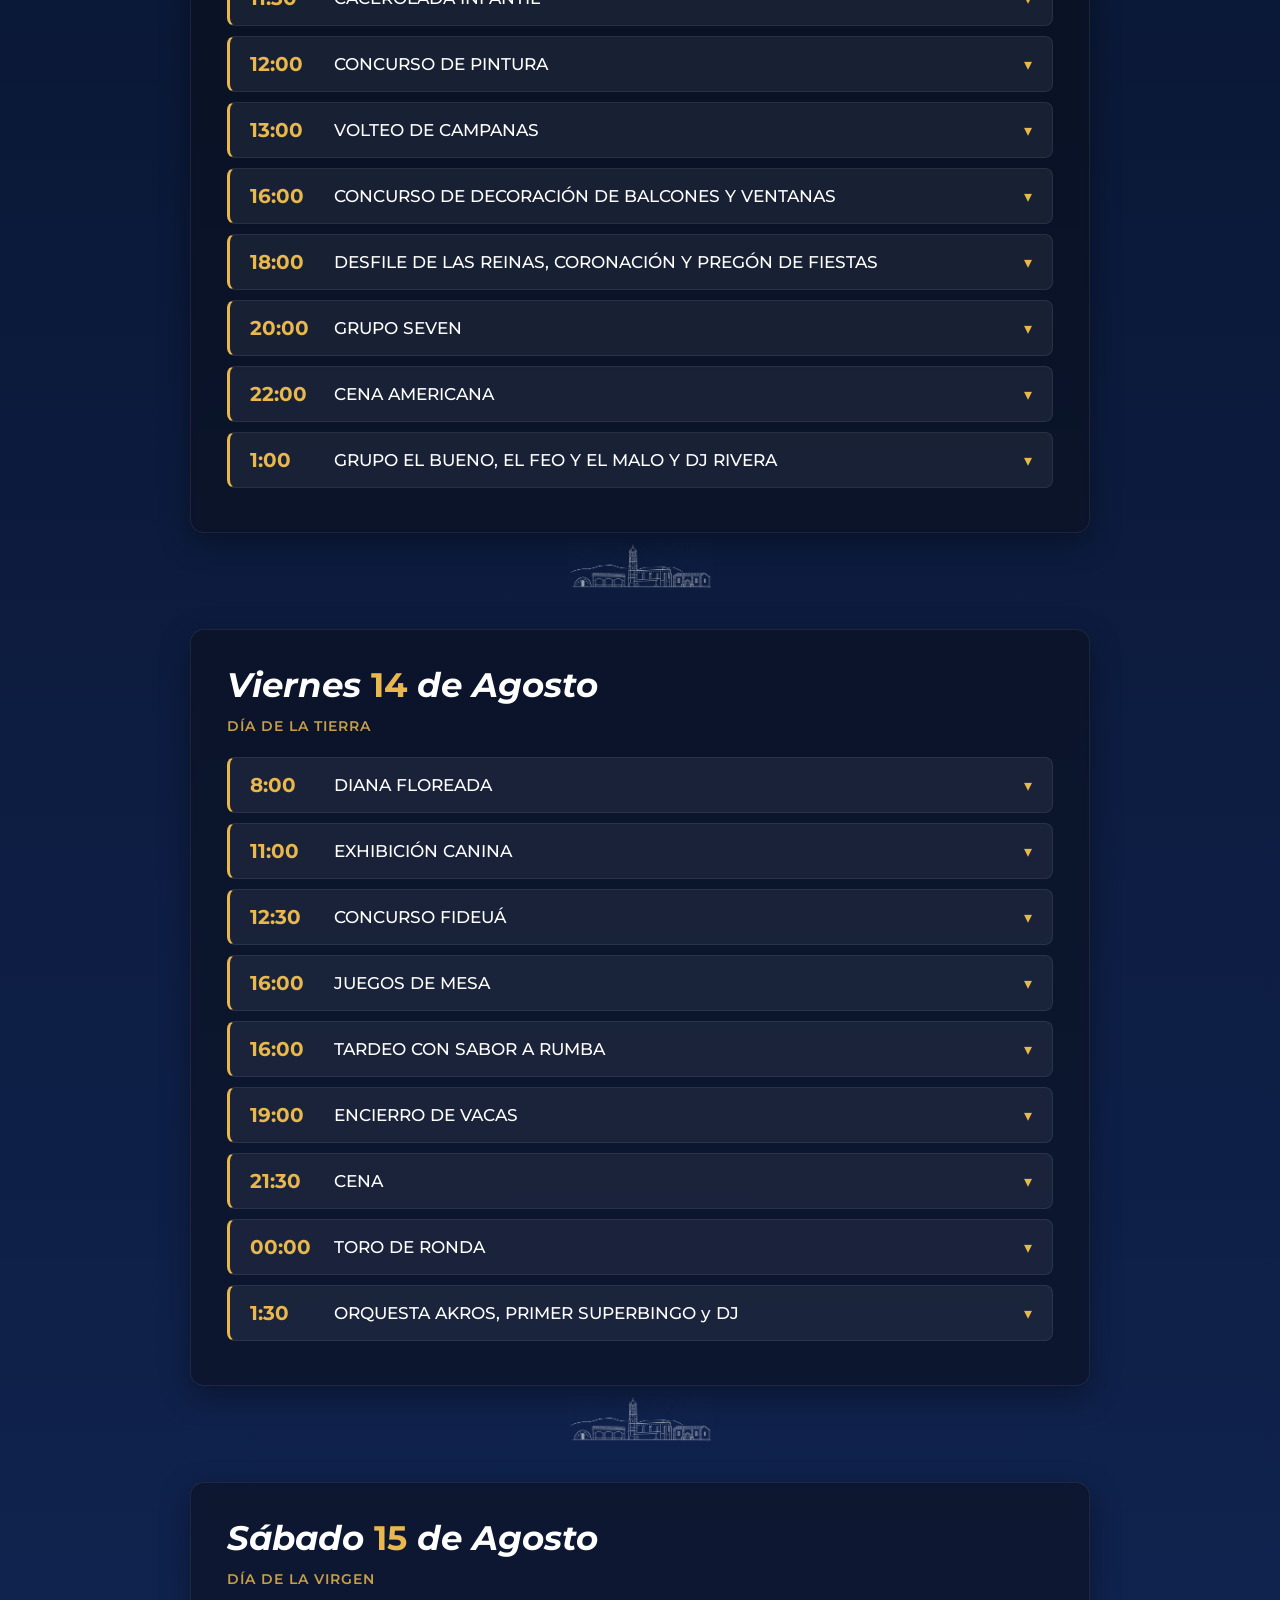
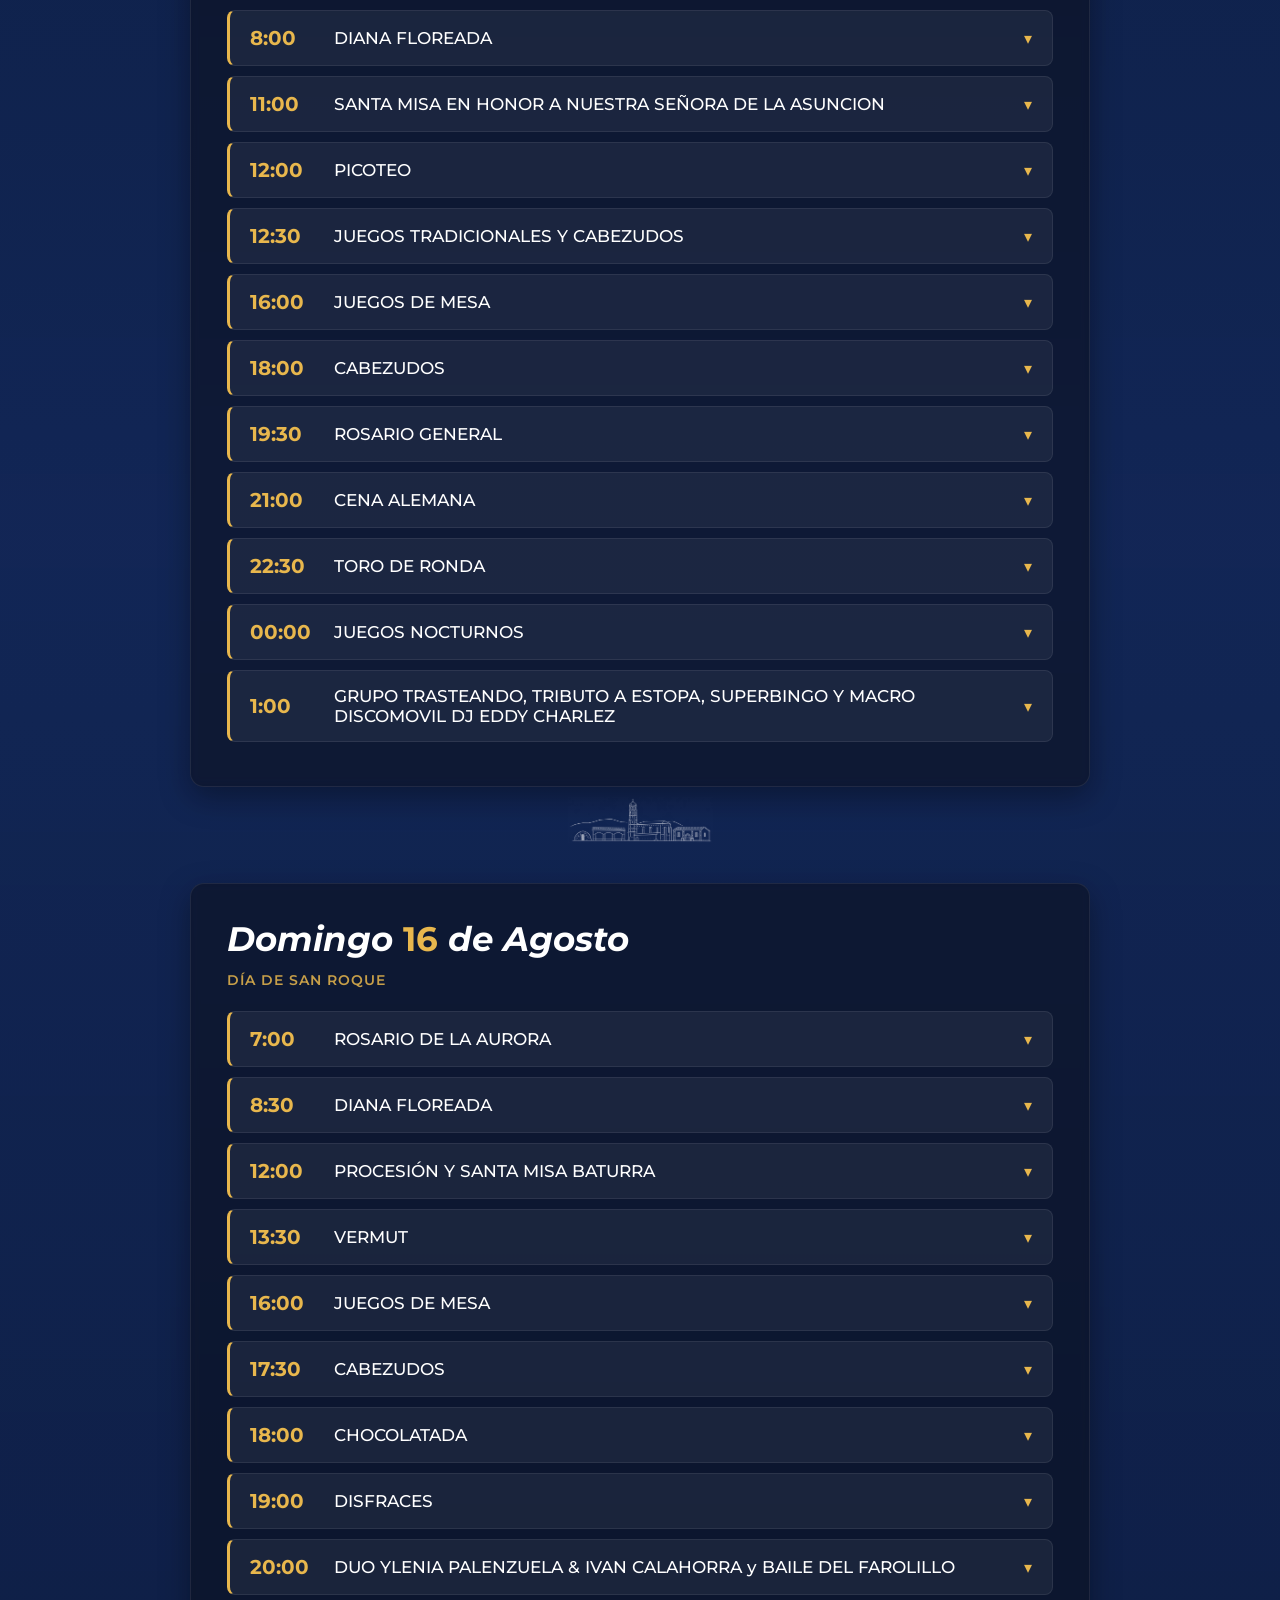
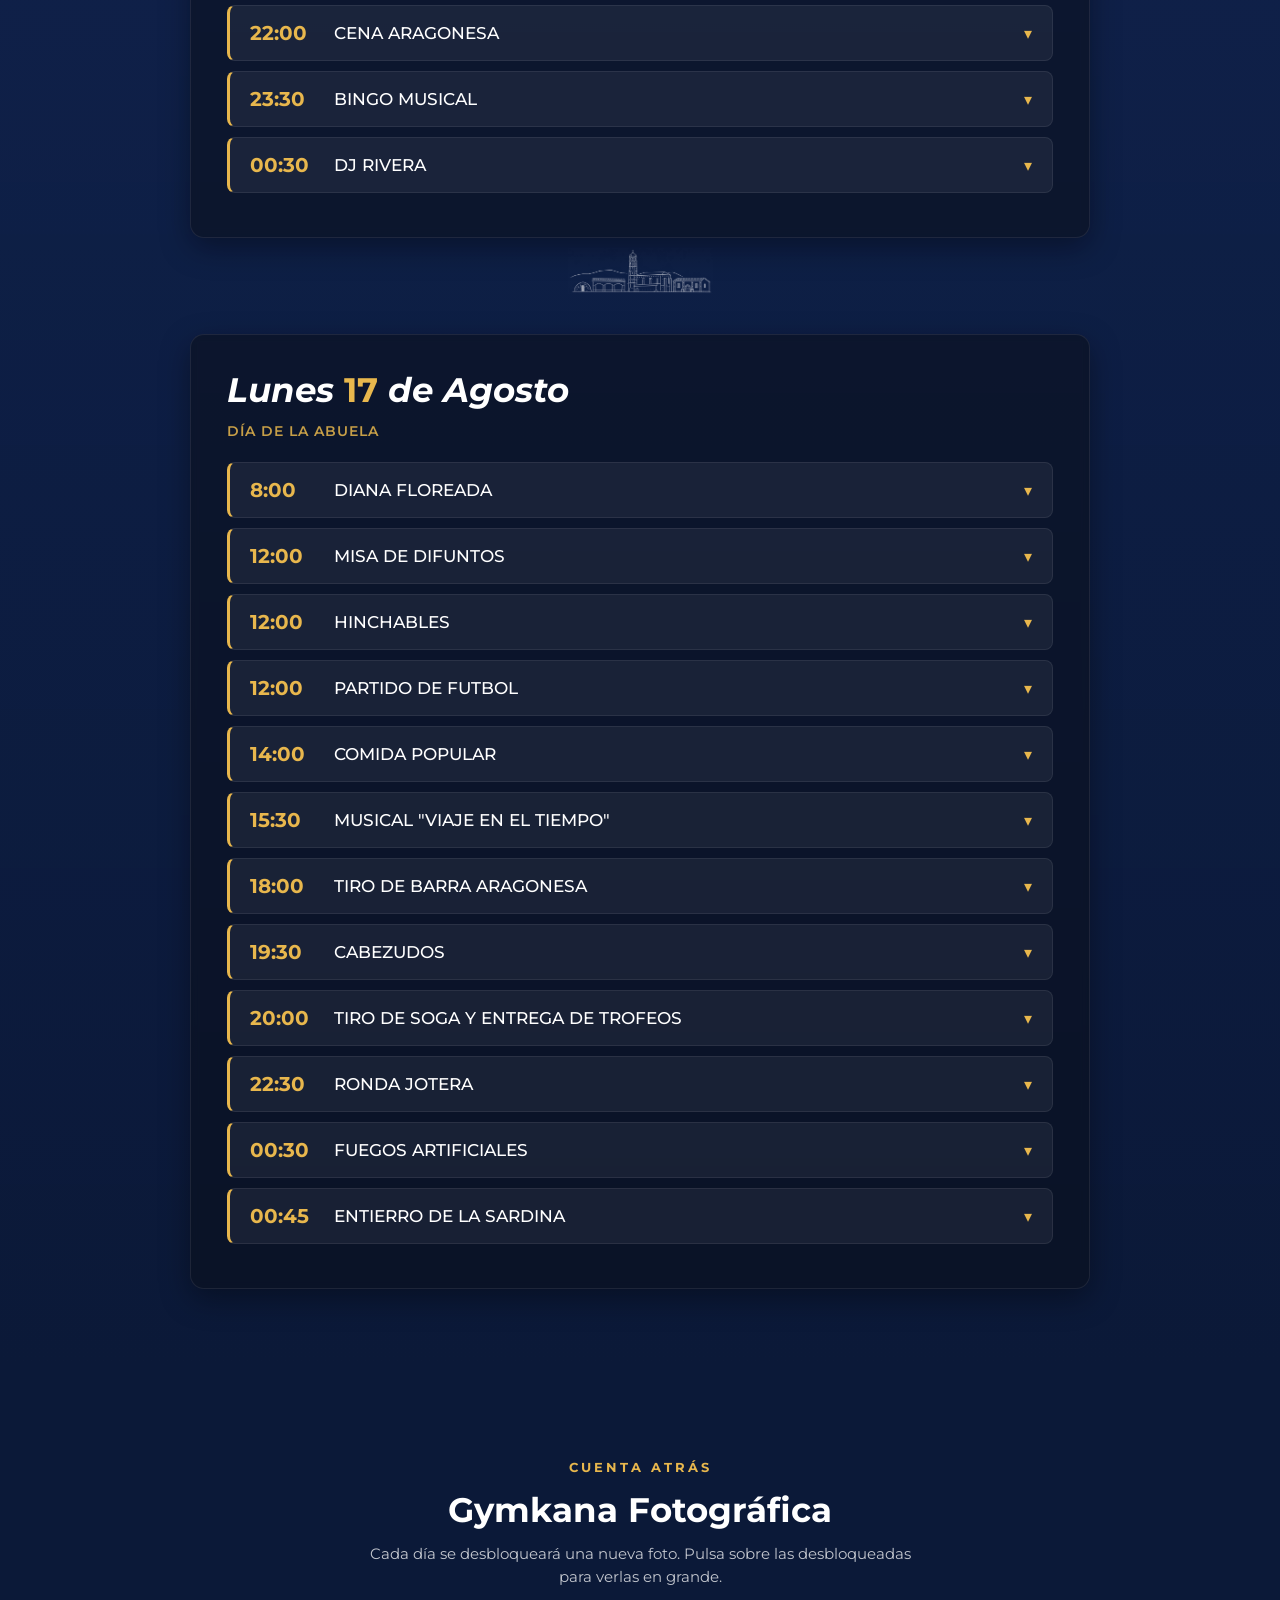
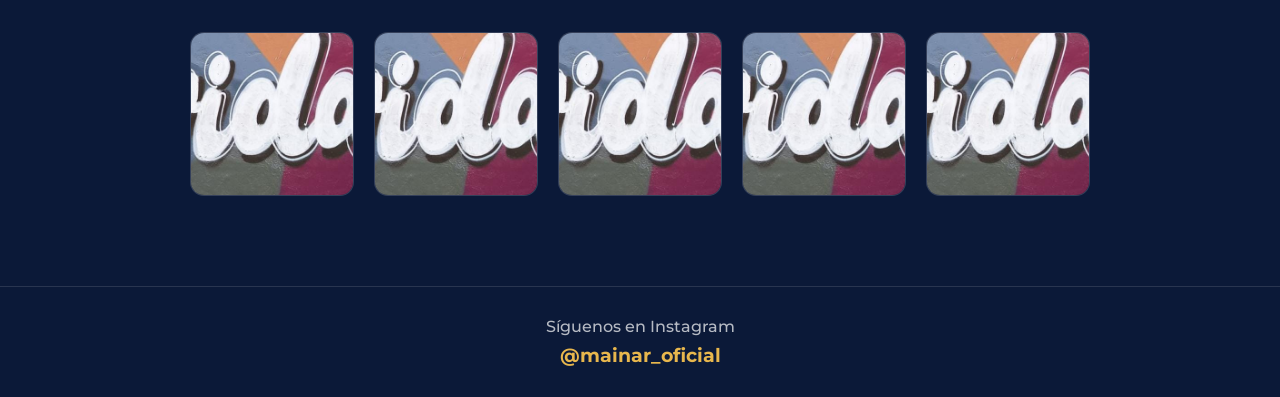
==== commit 7c6d9b87: "Update index.html" ====
--- a/index.html
+++ b/index.html
@@ -22,7 +22,7 @@
           <a href="index.html" class="nav-link-principal">INICIO</a>
           <button type="button" class="nav-dropdown-toggle" aria-expanded="false" aria-label="Ver subapartados de Inicio"><span class="flecha">+</span></button>
           <ul class="nav-submenu">
-            <li><a href="#programa">Programa</a></li>
+            <li><a href="/#programa">Programa</a></li>
             <li><a href="#gymkana-fotografica">Gymkana Fotográfica</a></li>
           </ul>
         </li>
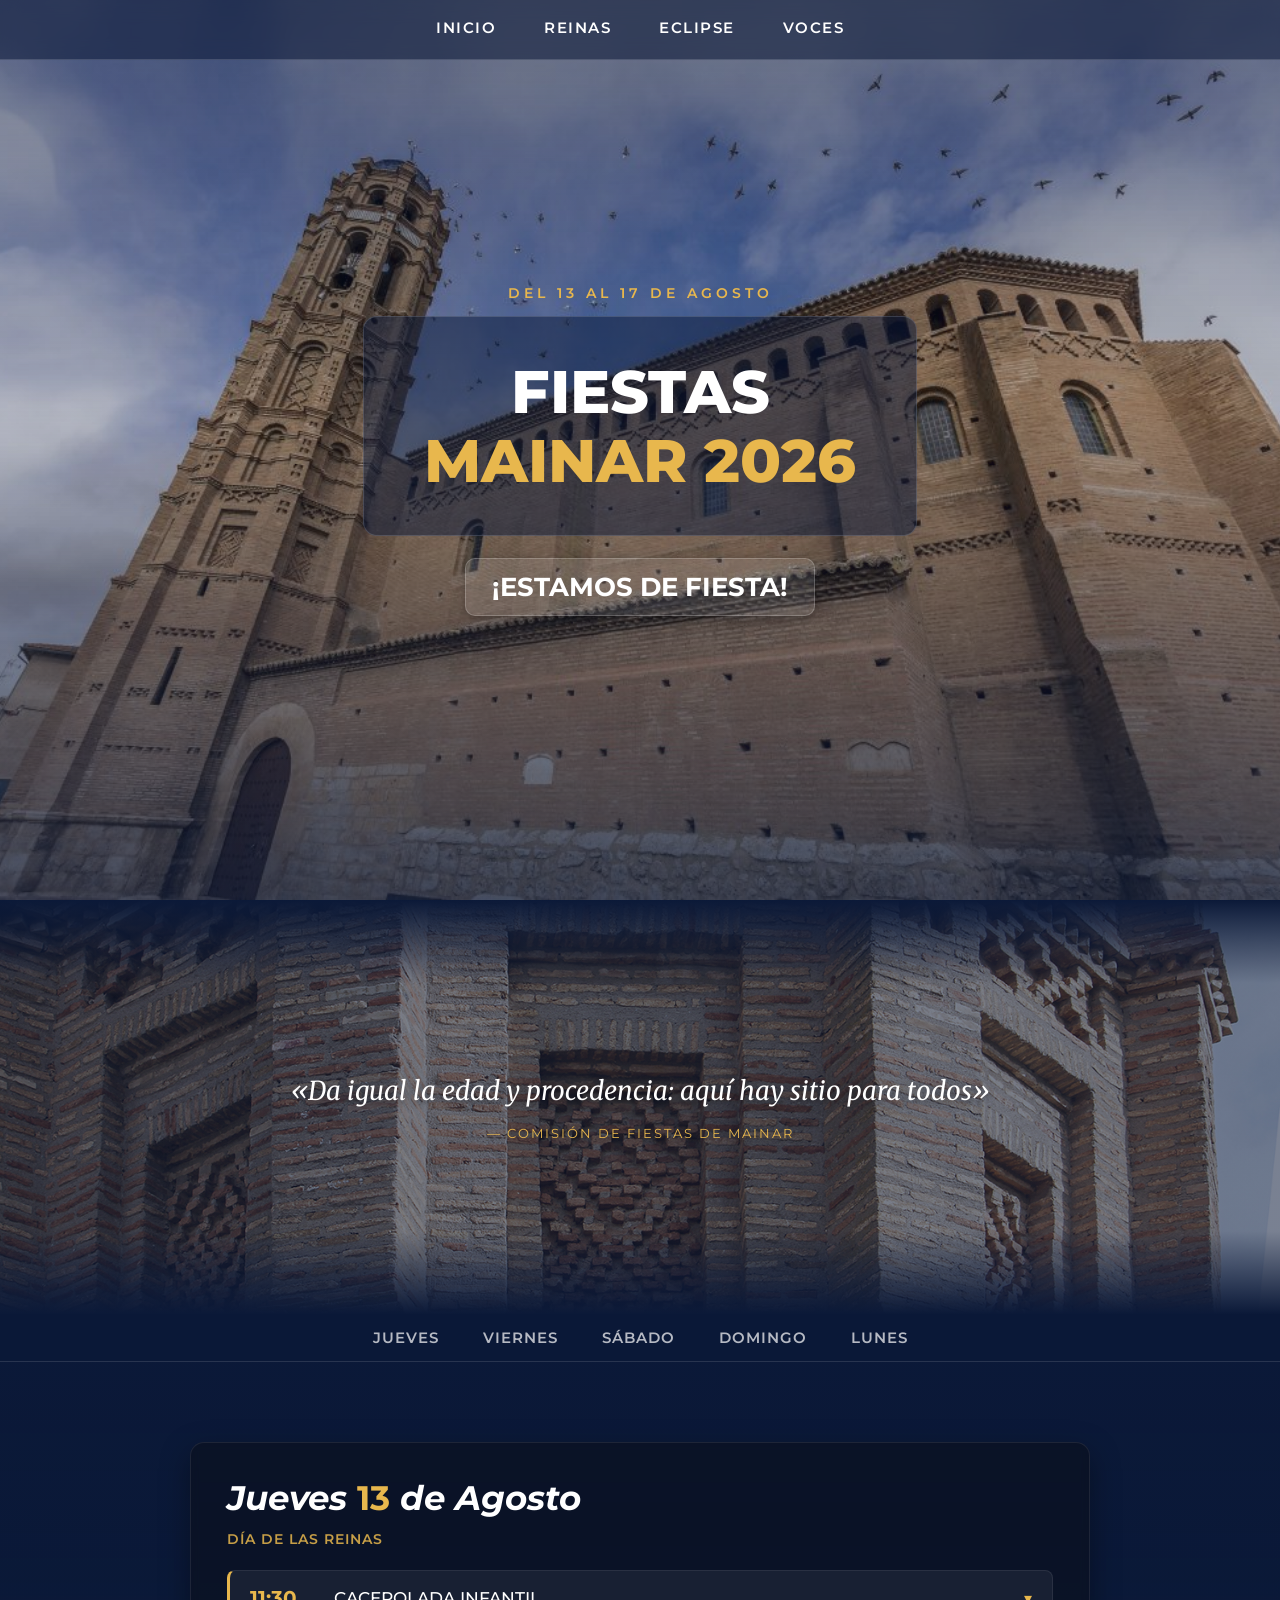
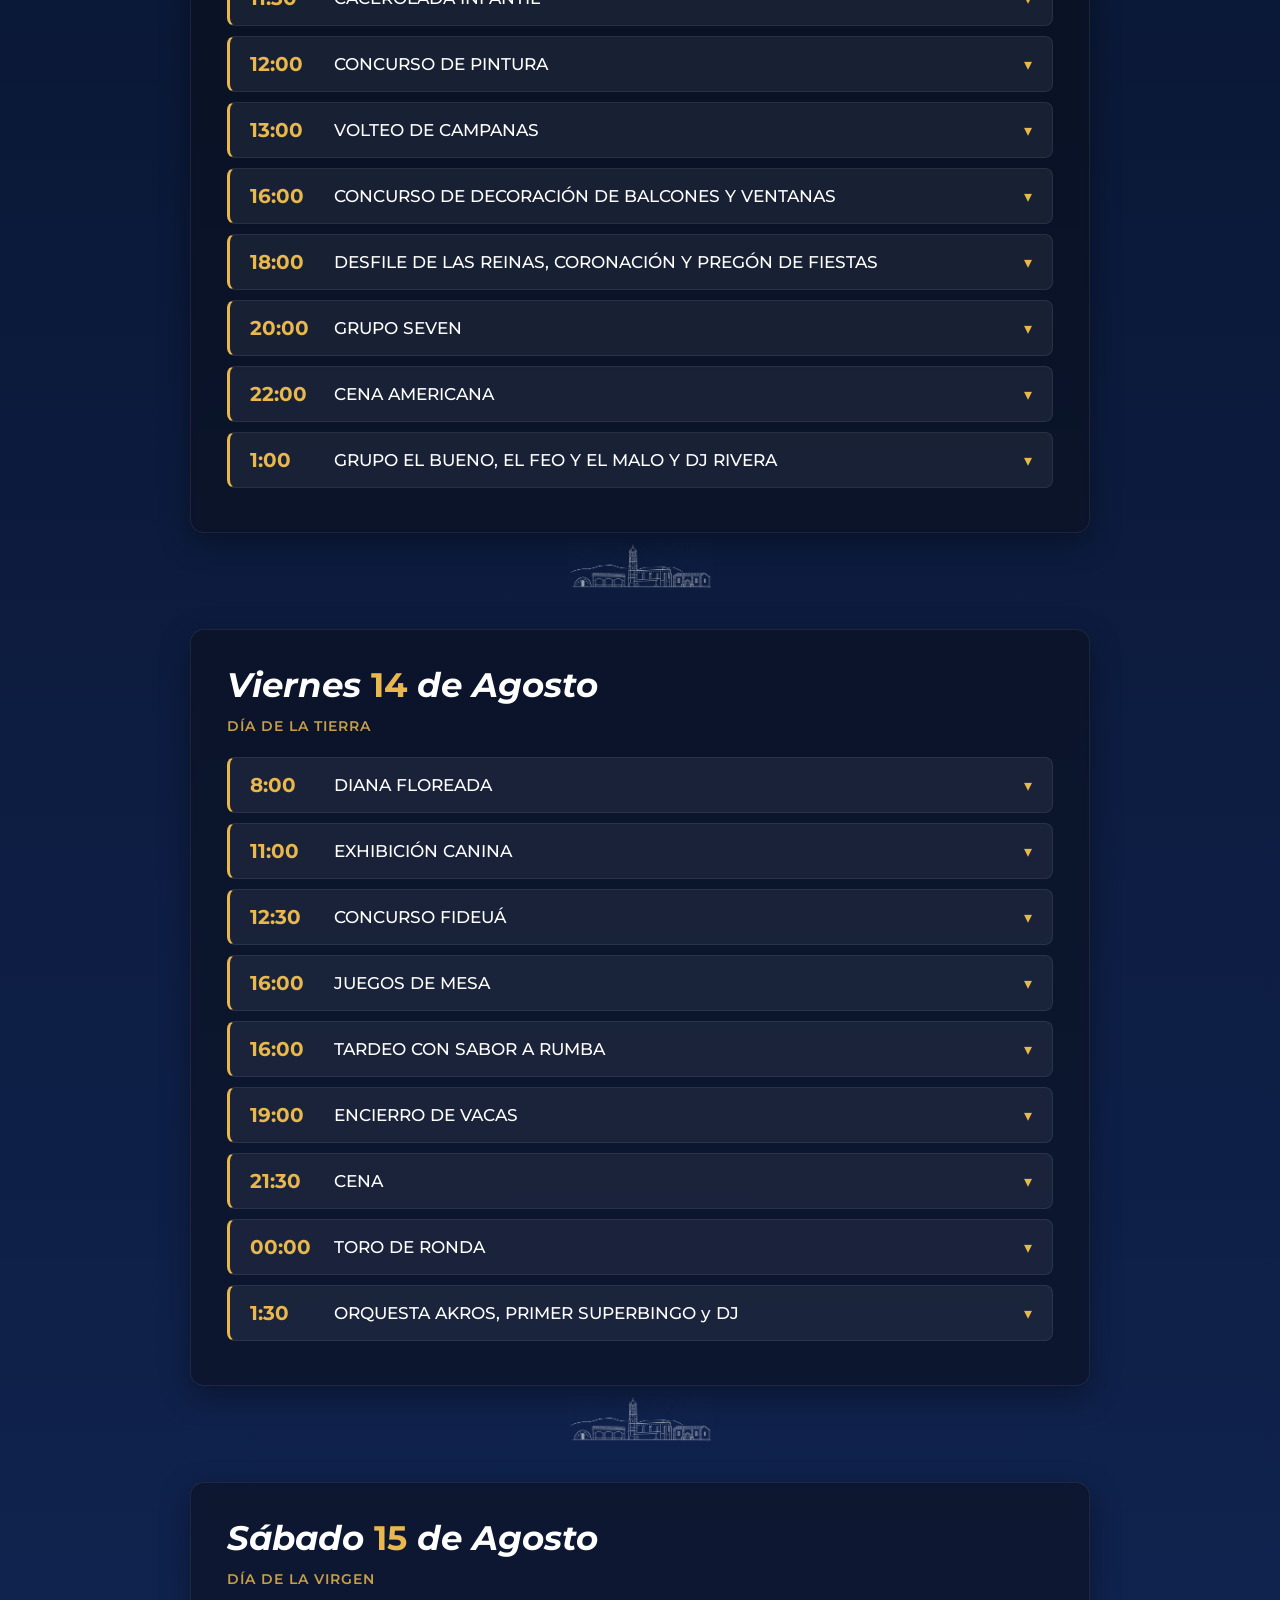
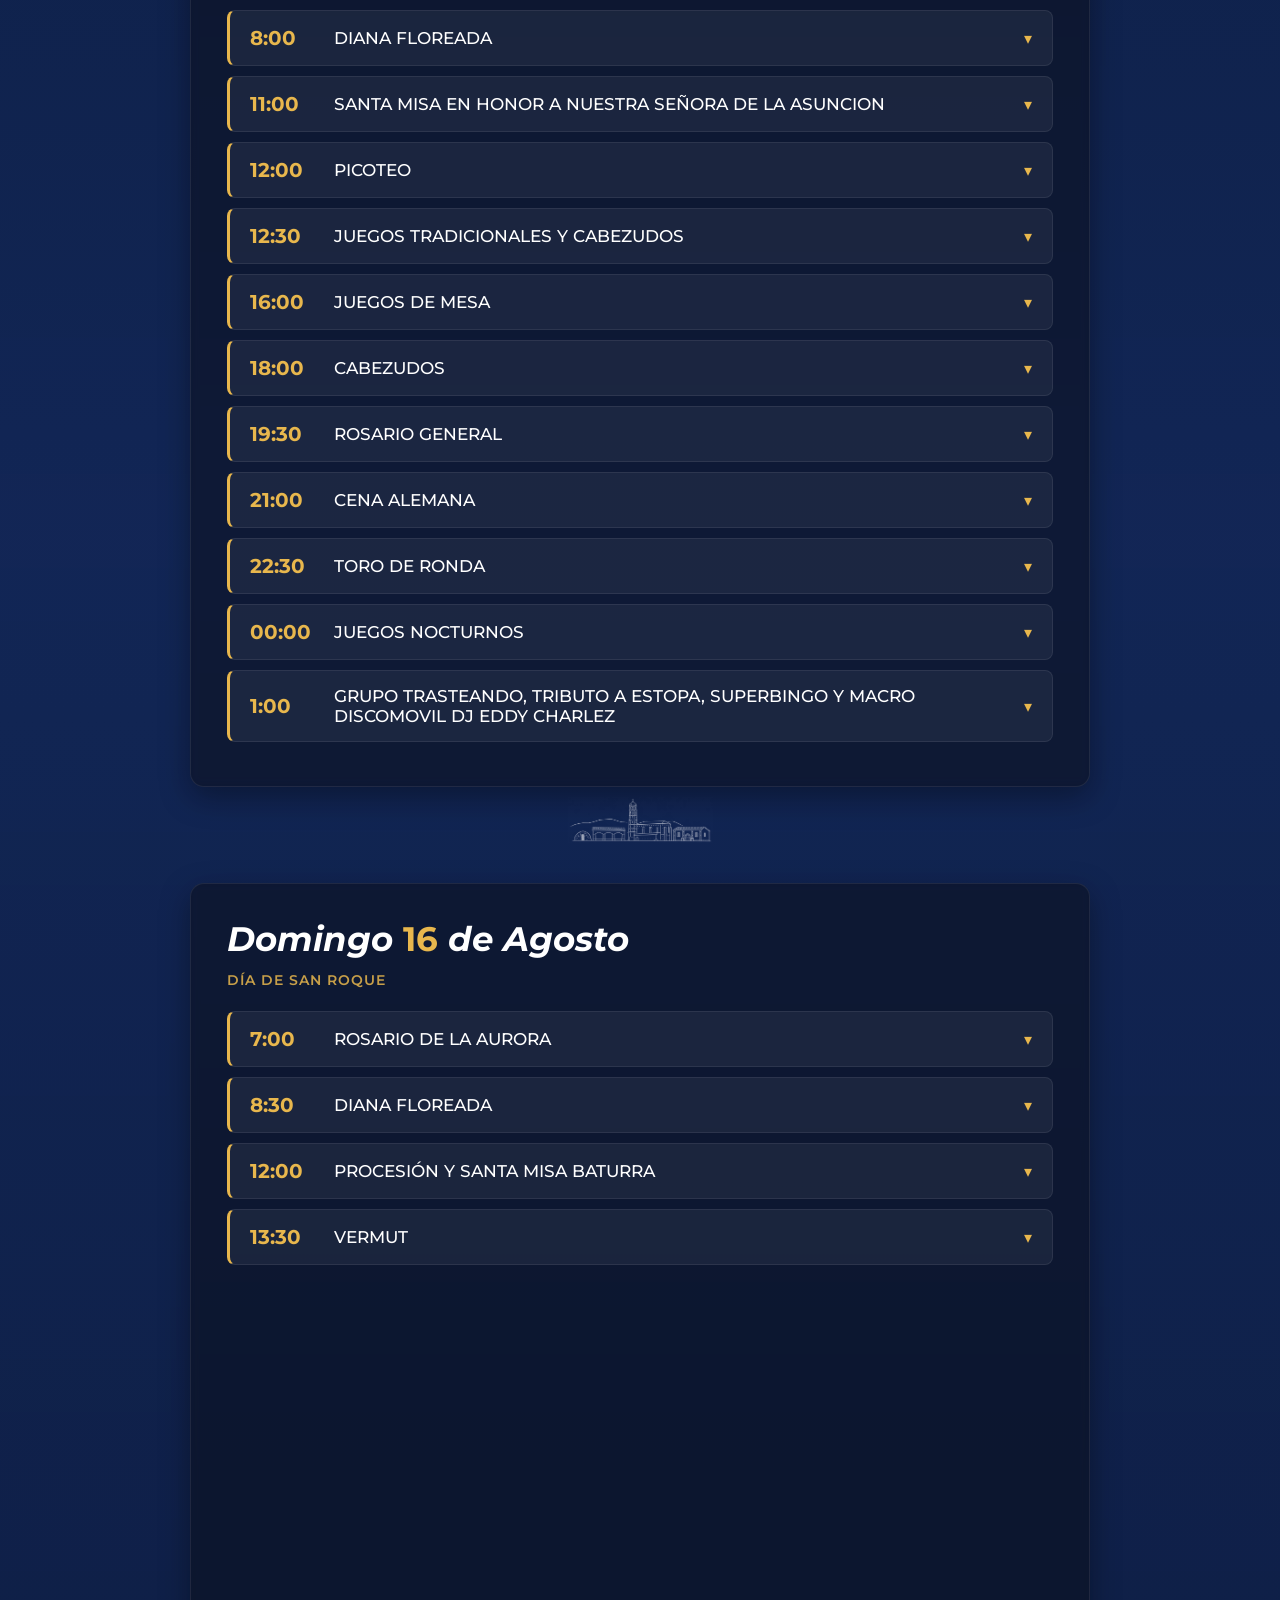
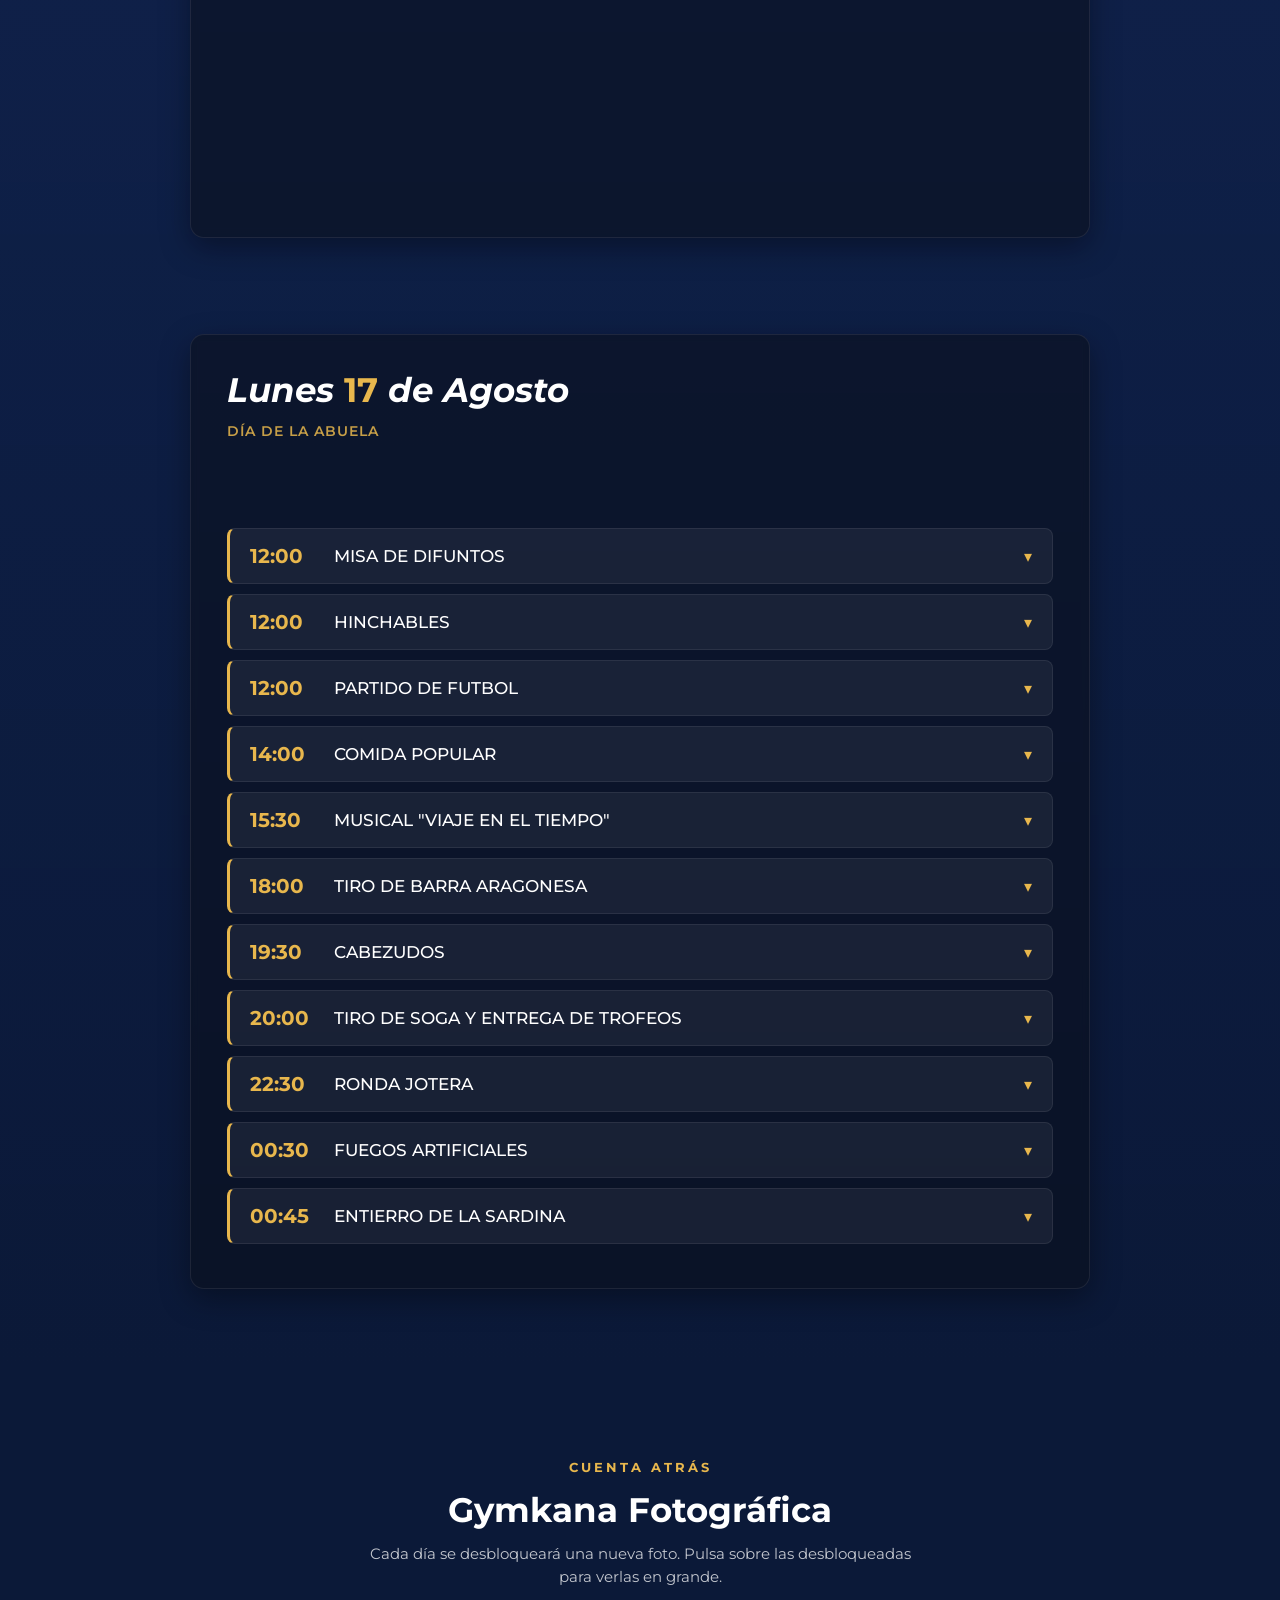
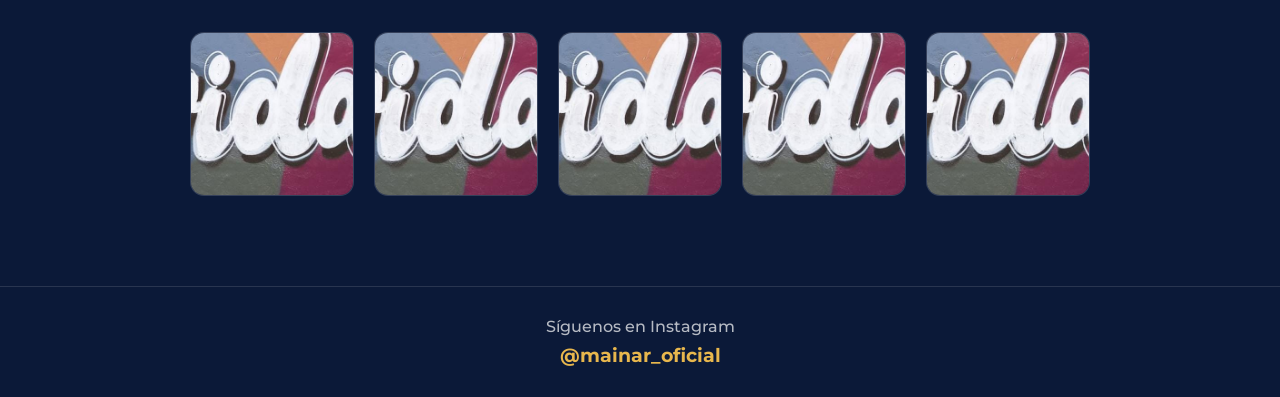
==== commit 58c954d9: "Update index.html" ====
--- a/index.html
+++ b/index.html
@@ -19,7 +19,7 @@
       </button>
       <ul>
         <li class="nav-item-dropdown">
-          <a href="index.html" class="nav-link-principal">INICIO</a>
+           <a href="index.html" class="nav-link-principal">INICIO</a>
           <button type="button" class="nav-dropdown-toggle" aria-expanded="false" aria-label="Ver subapartados de Inicio"><span class="flecha">+</span></button>
           <ul class="nav-submenu">
             <li><a href="/#programa">Programa</a></li>
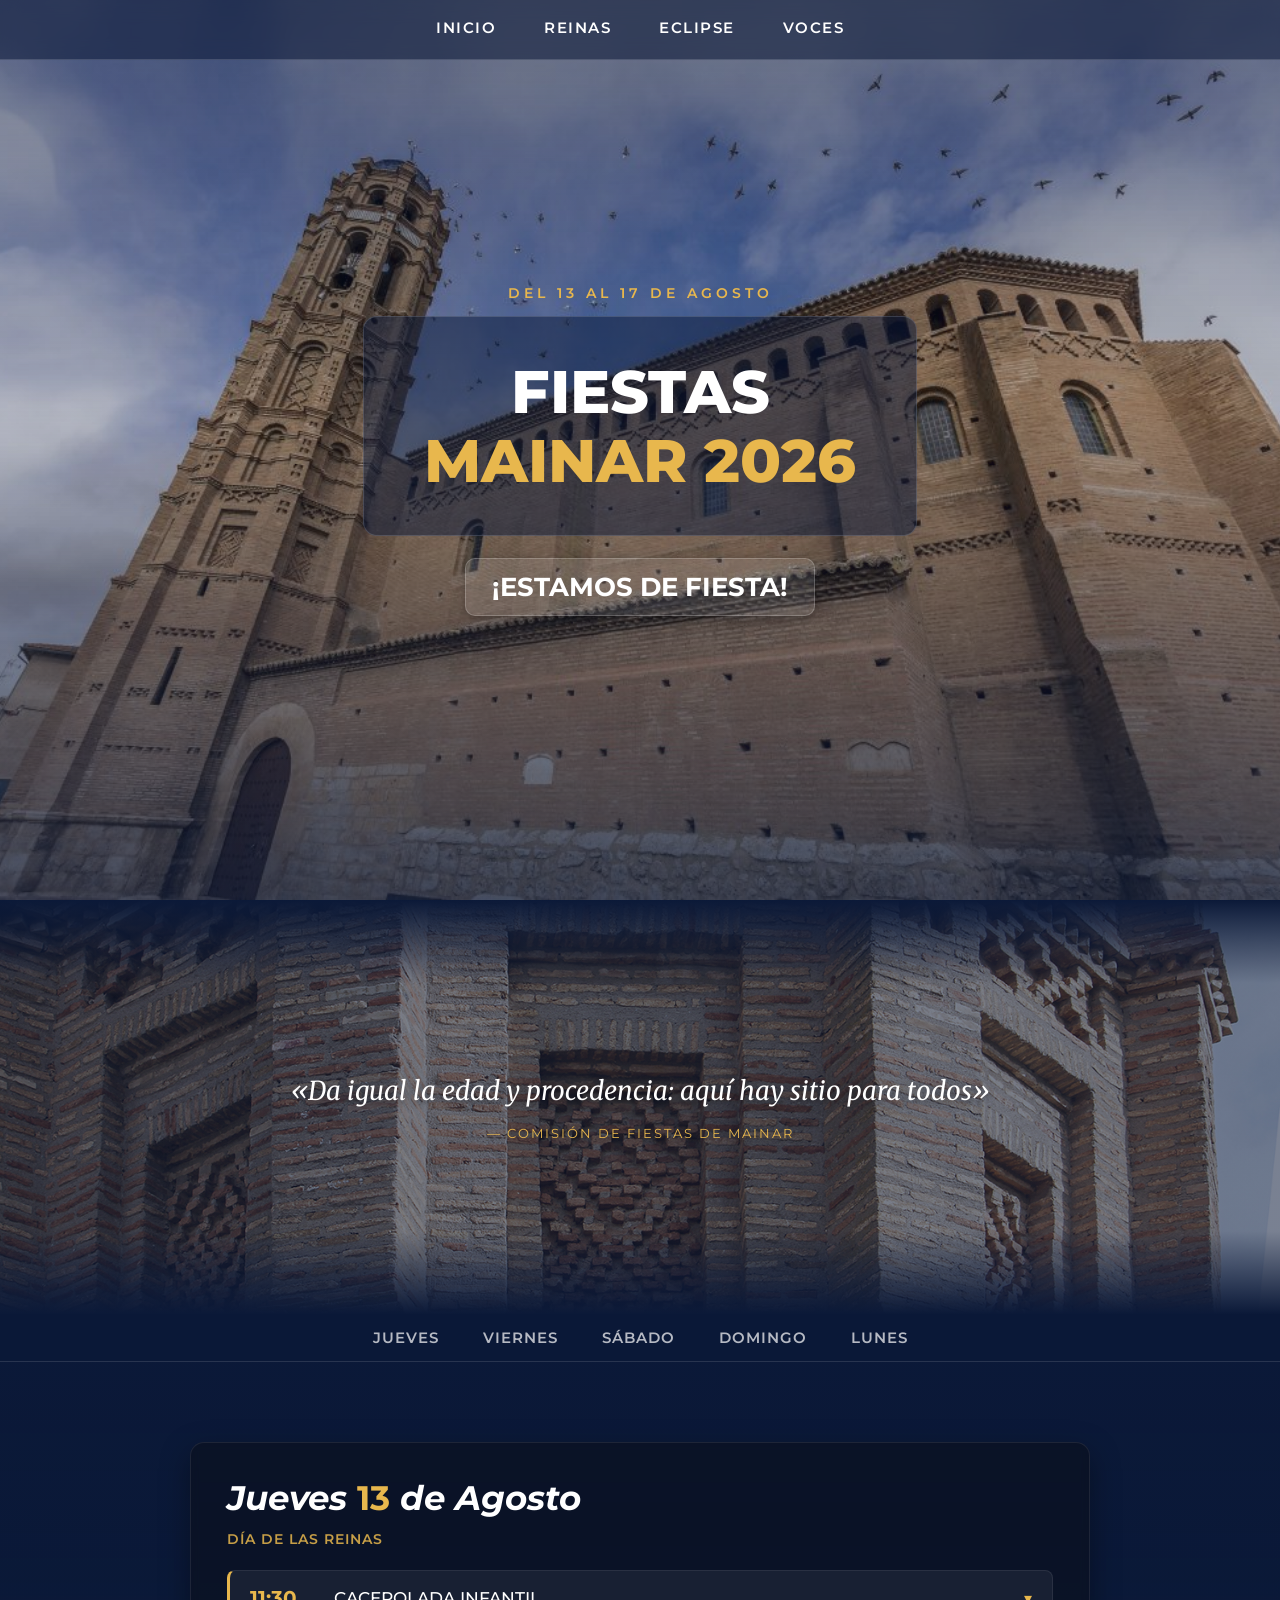
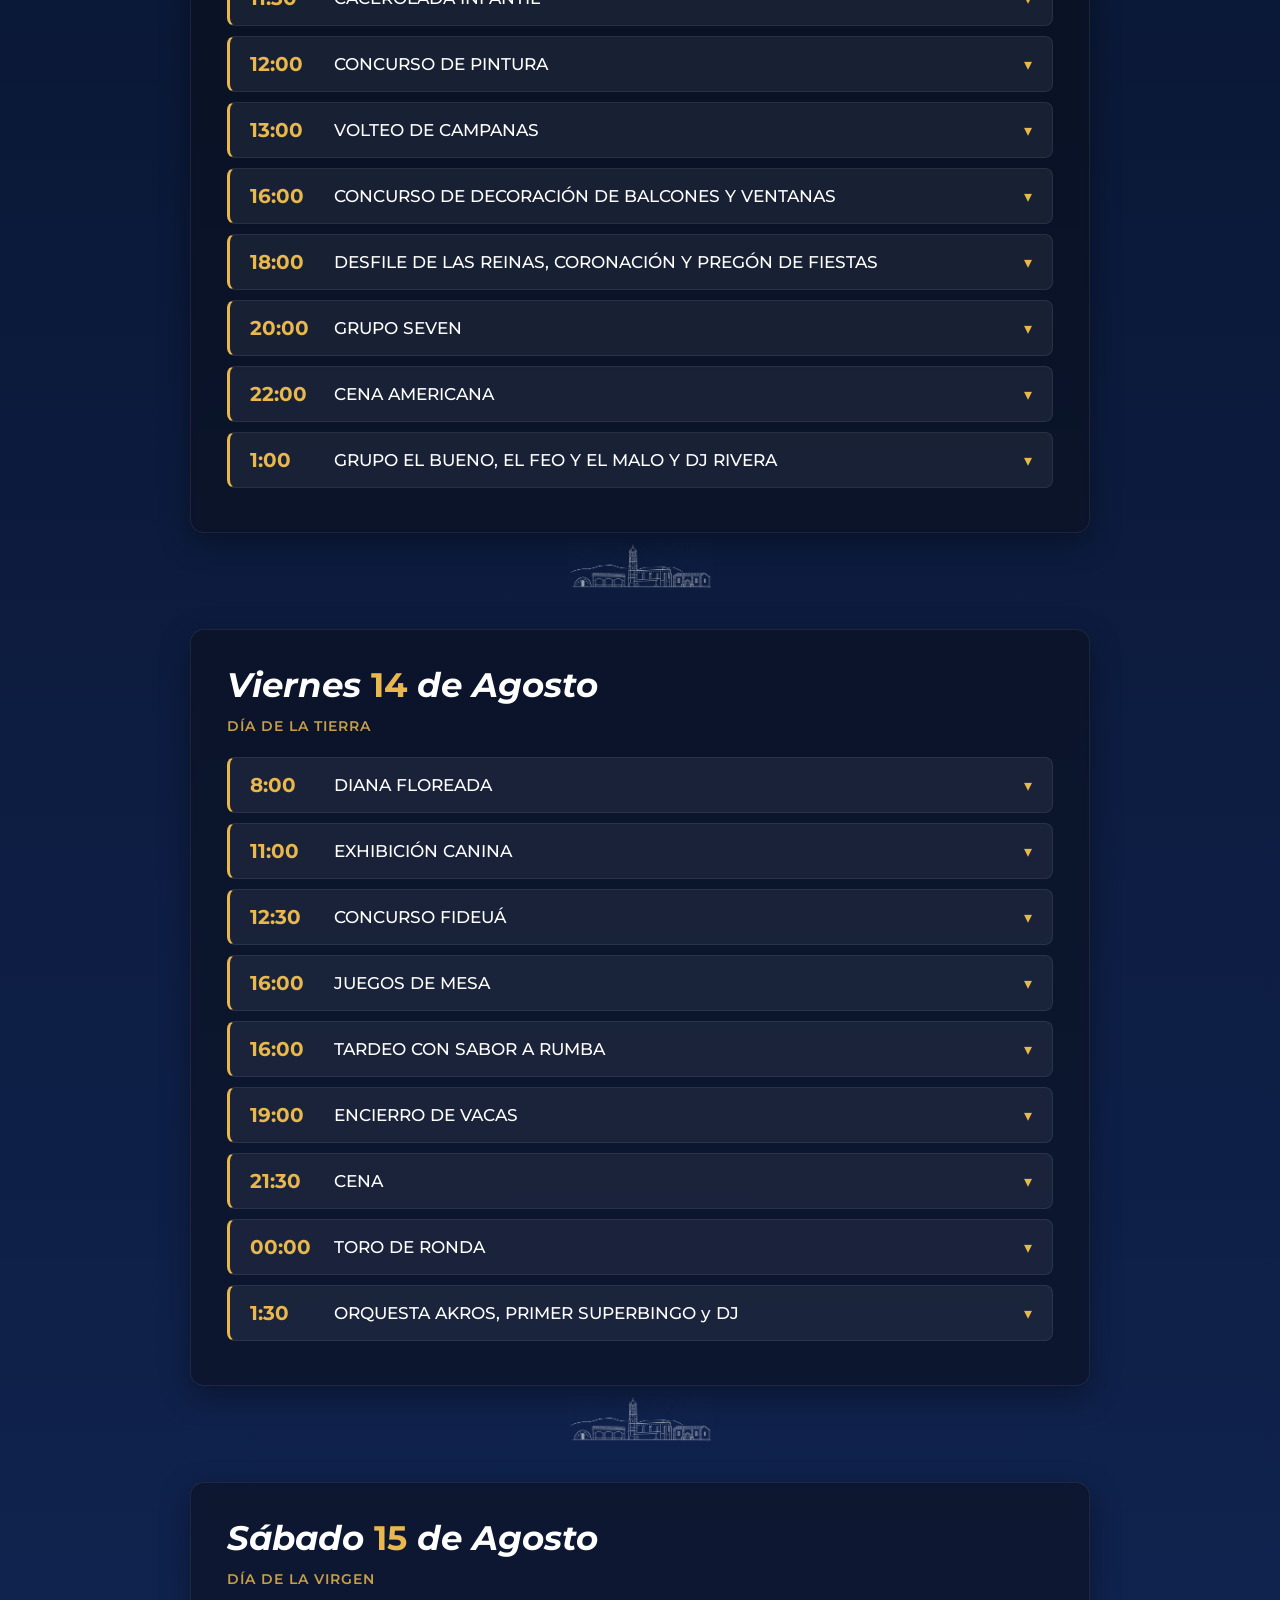
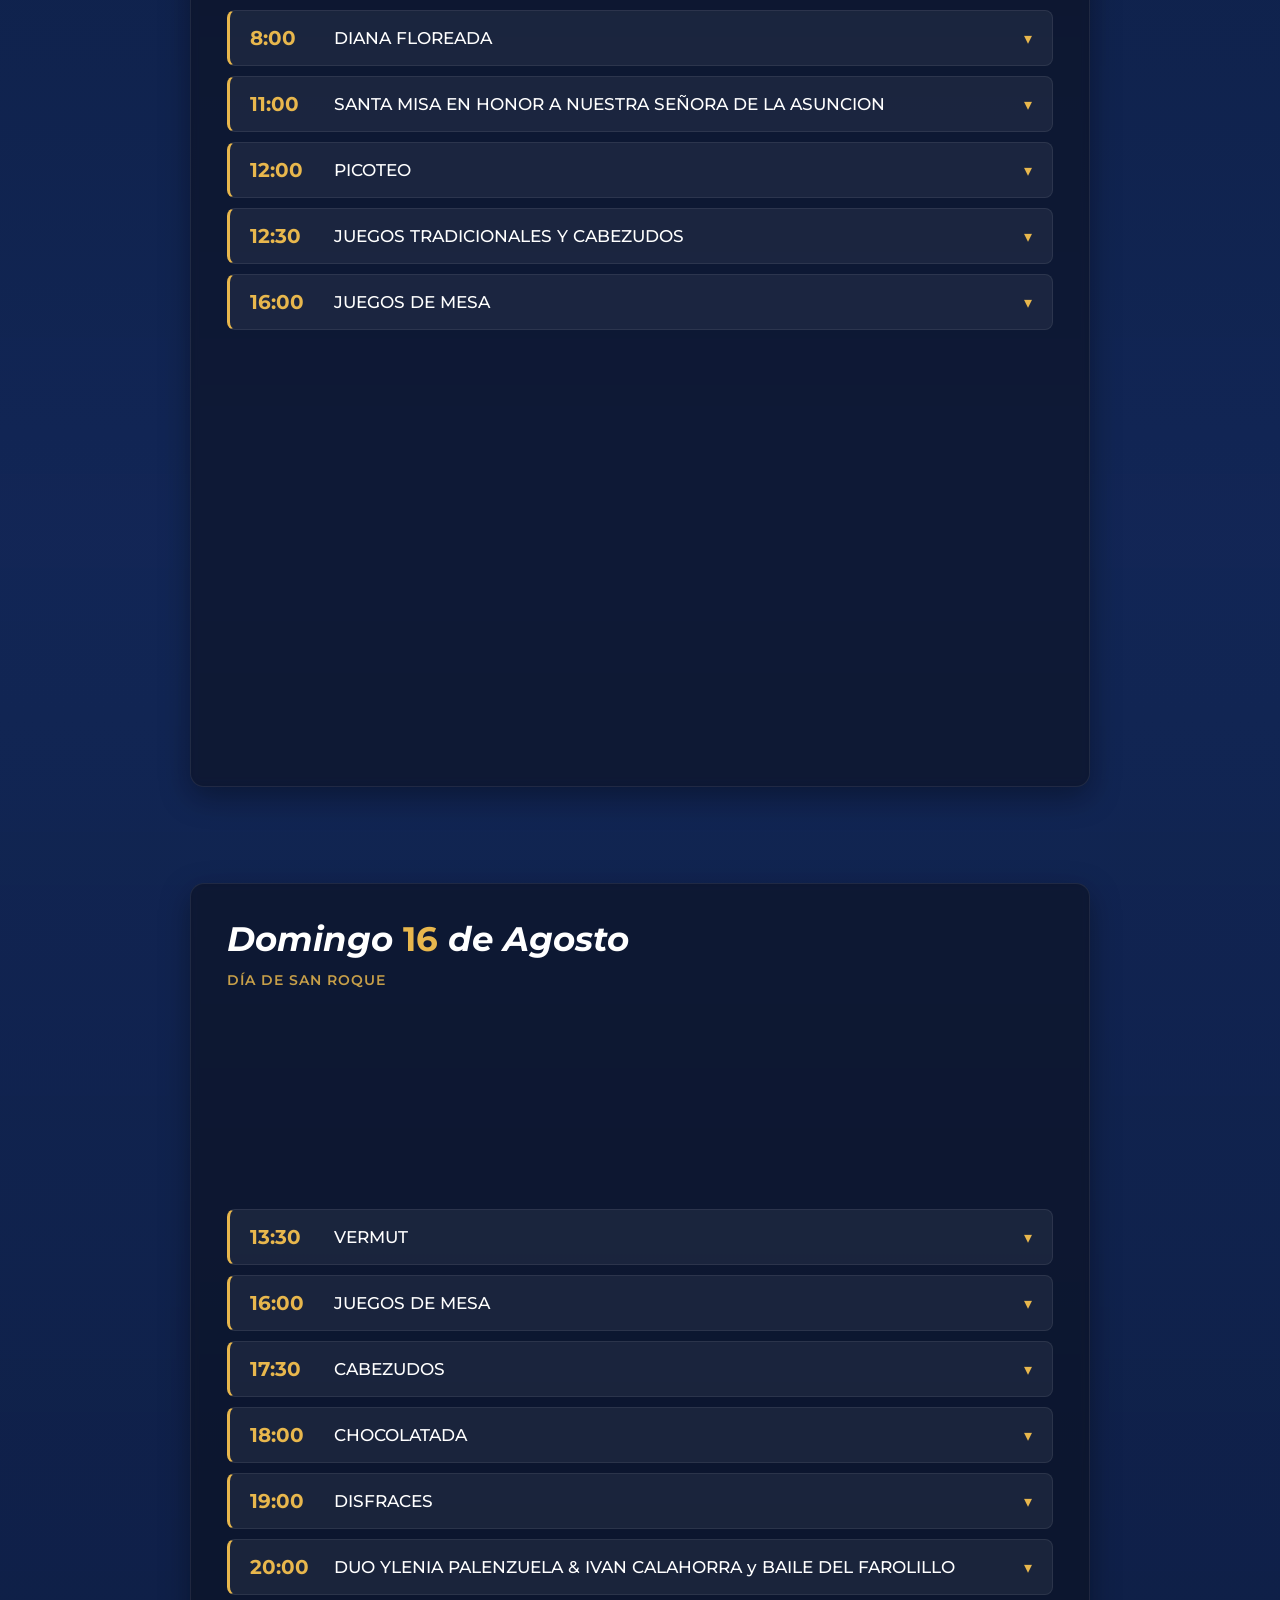
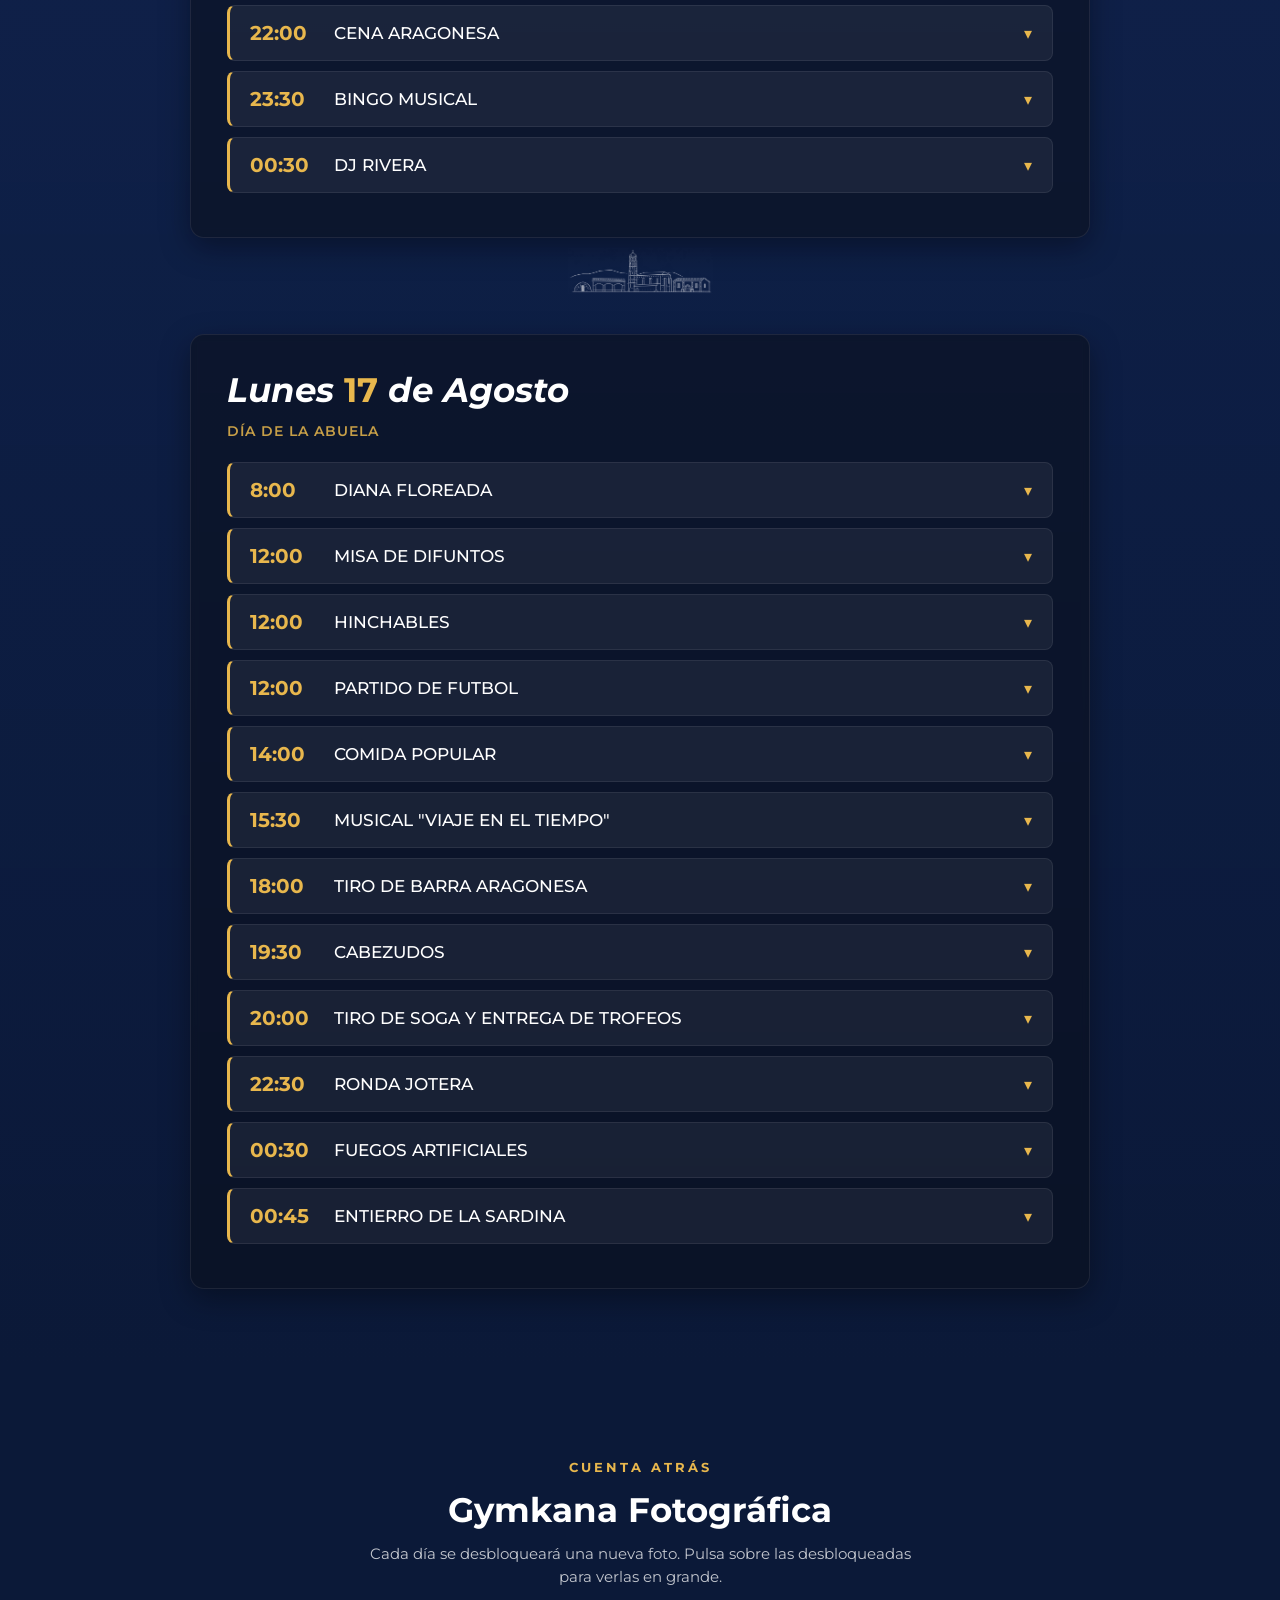
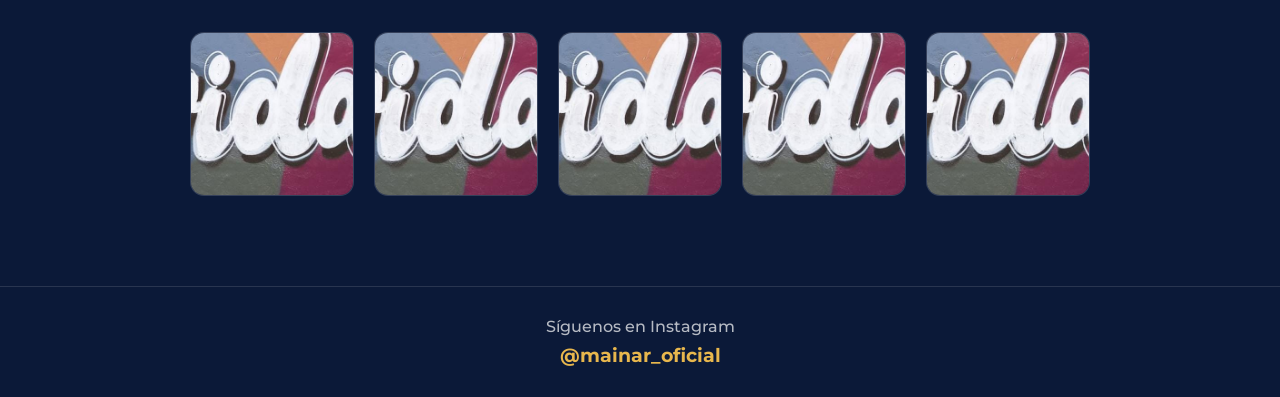
==== commit 3b712303: "Update link to index.html with absolute path" ====
--- a/index.html
+++ b/index.html
@@ -19,7 +19,7 @@
       </button>
       <ul>
         <li class="nav-item-dropdown">
-           <a href="index.html" class="nav-link-principal">INICIO</a>
+           <a href="/index.html" class="nav-link-principal">INICIO</a>
           <button type="button" class="nav-dropdown-toggle" aria-expanded="false" aria-label="Ver subapartados de Inicio"><span class="flecha">+</span></button>
           <ul class="nav-submenu">
             <li><a href="/#programa">Programa</a></li>
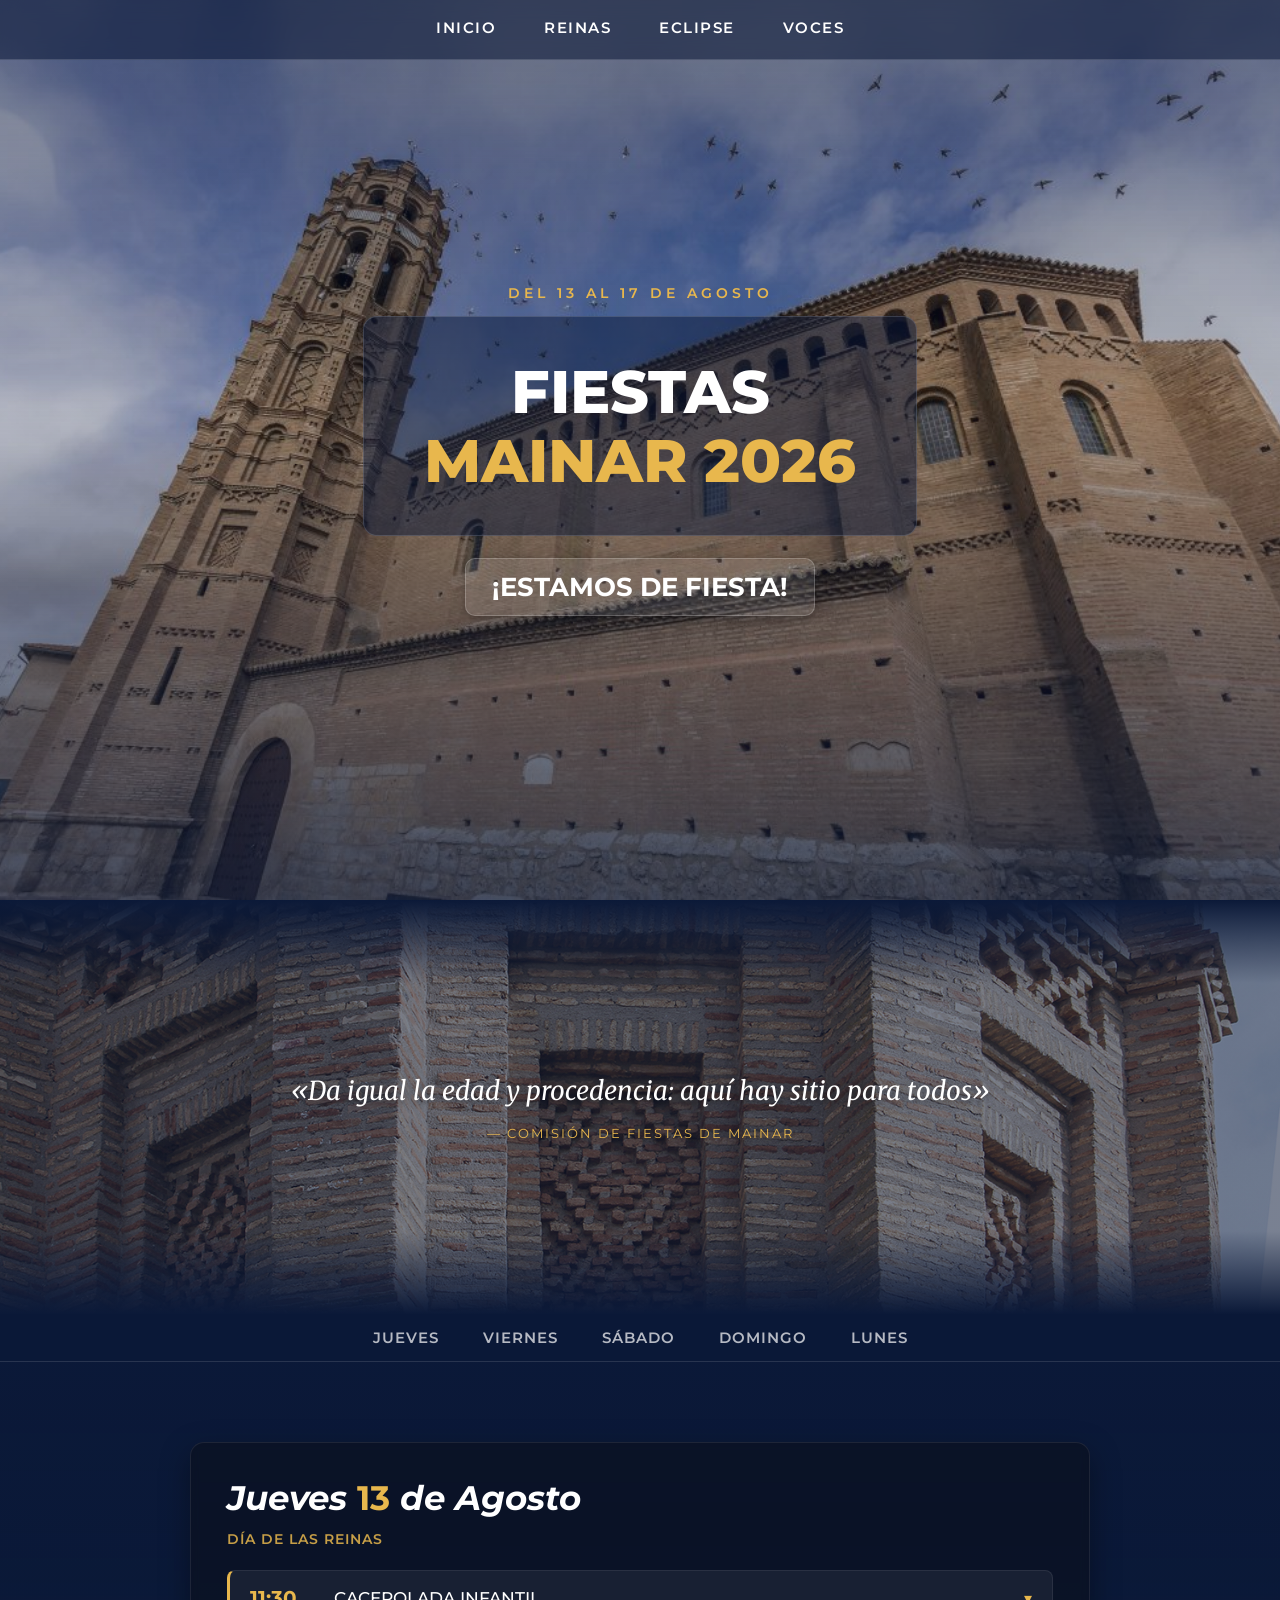
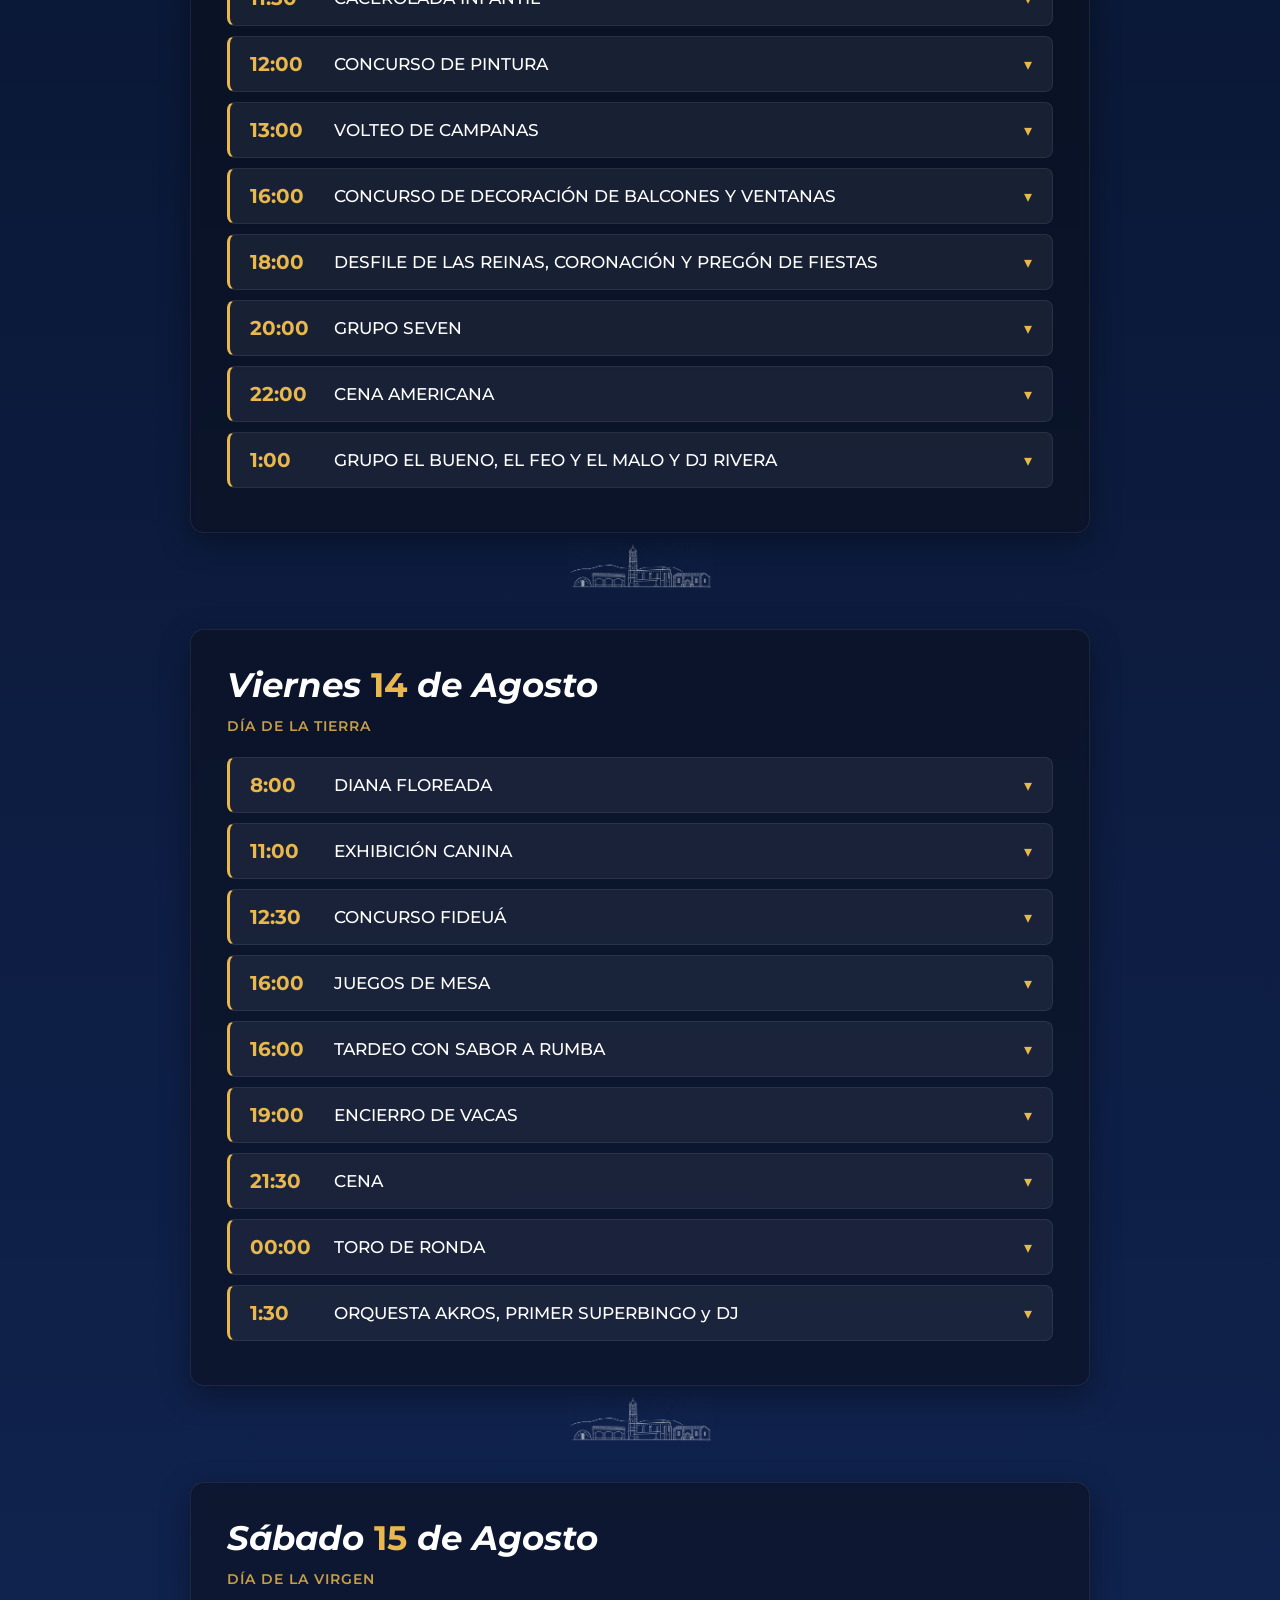
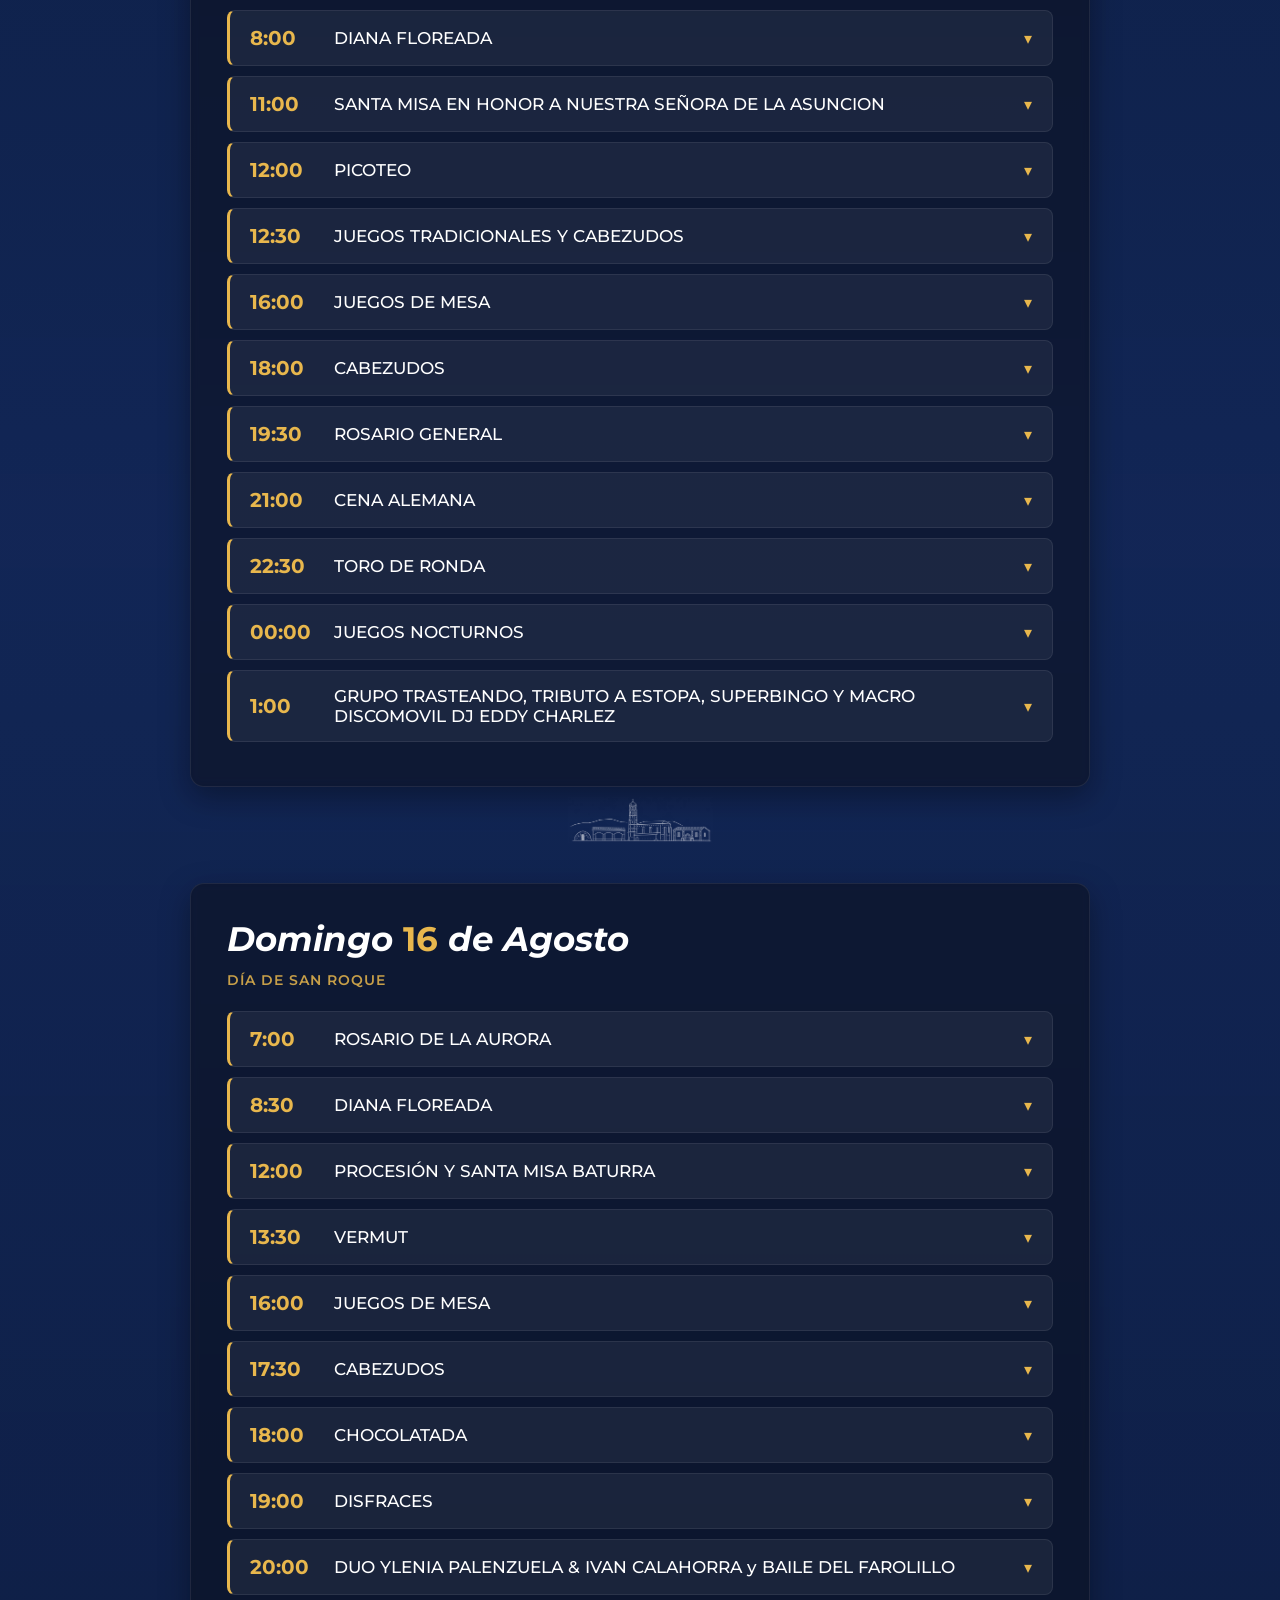
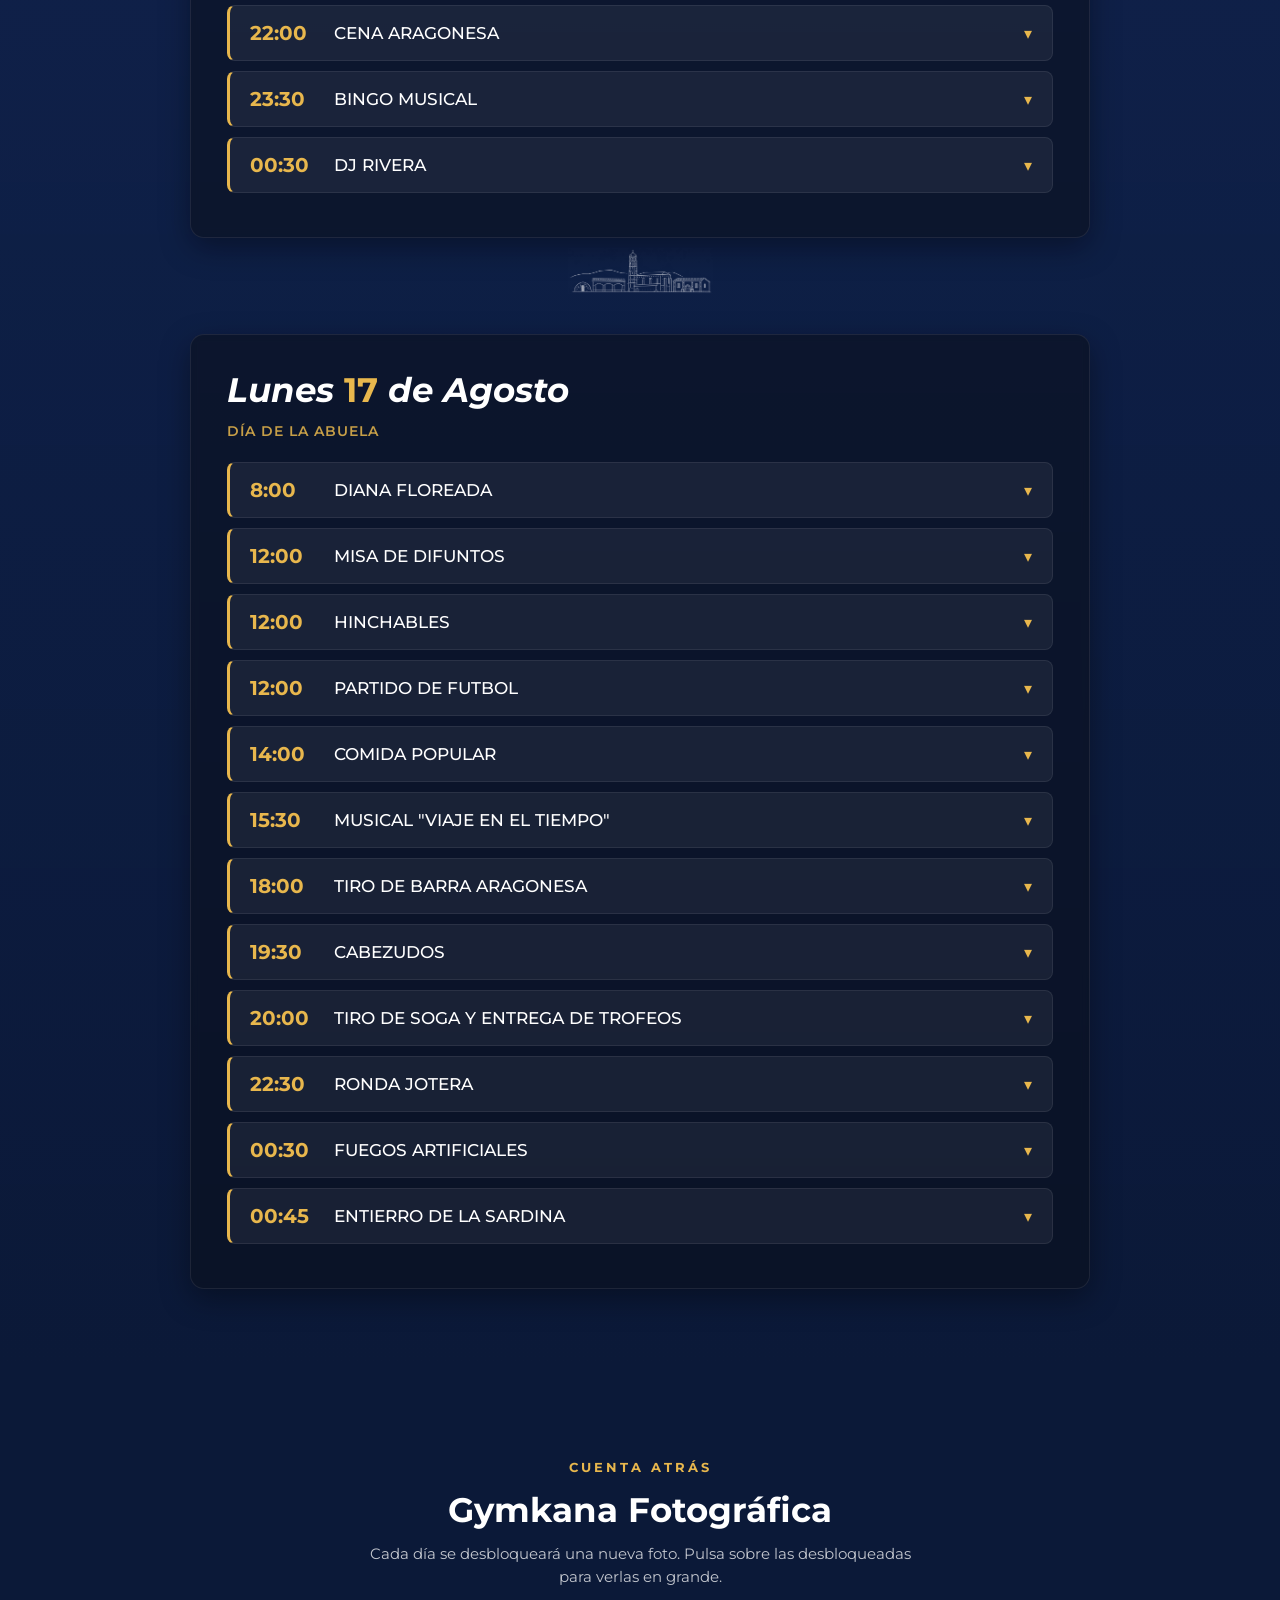
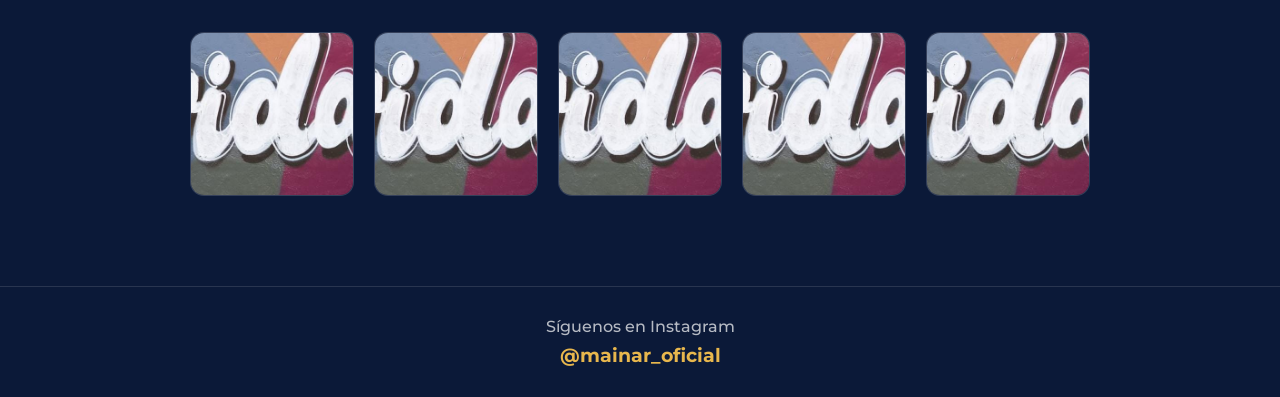
==== commit 6ced3440: "Update index.html" ====
--- a/index.html
+++ b/index.html
@@ -19,7 +19,7 @@
       </button>
       <ul>
         <li class="nav-item-dropdown">
-           <a href="/index.html" class="nav-link-principal">INICIO</a>
+           <a href="/" class="nav-link-principal">INICIO</a>
           <button type="button" class="nav-dropdown-toggle" aria-expanded="false" aria-label="Ver subapartados de Inicio"><span class="flecha">+</span></button>
           <ul class="nav-submenu">
             <li><a href="/#programa">Programa</a></li>
